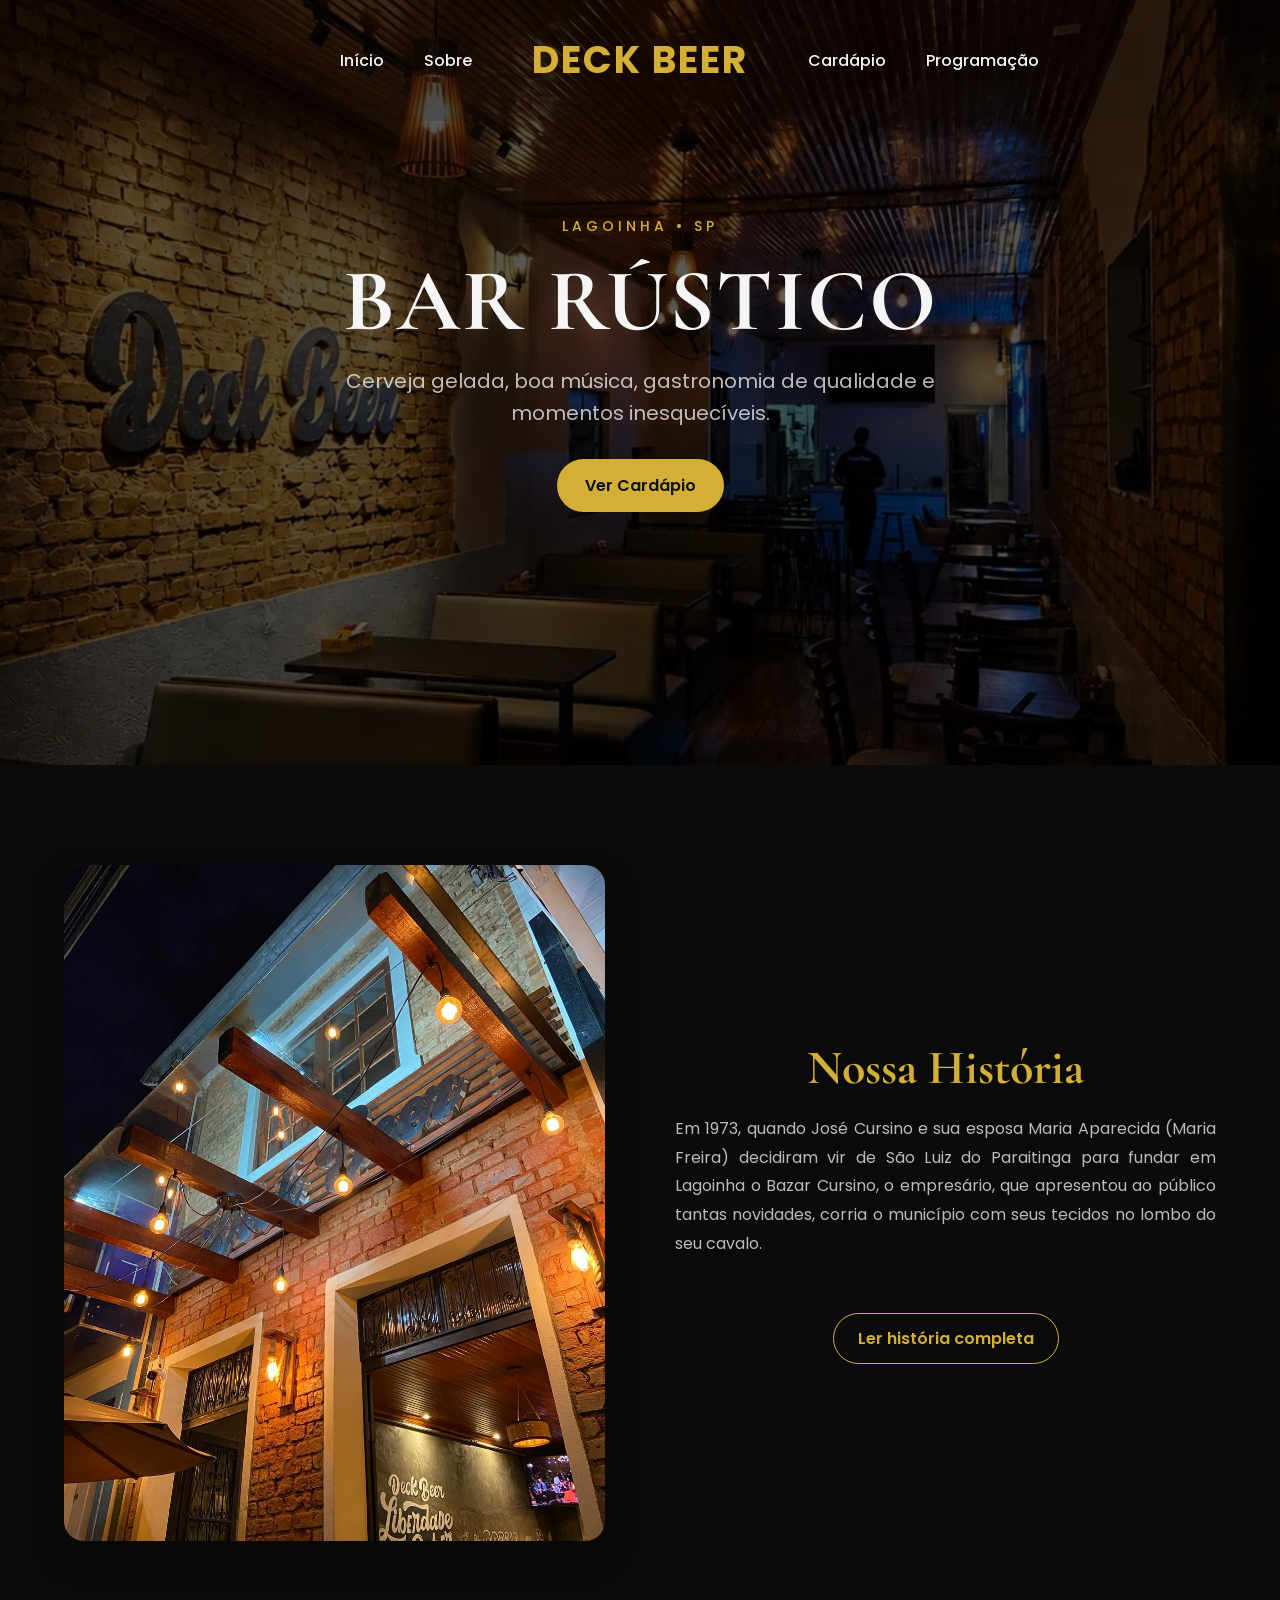
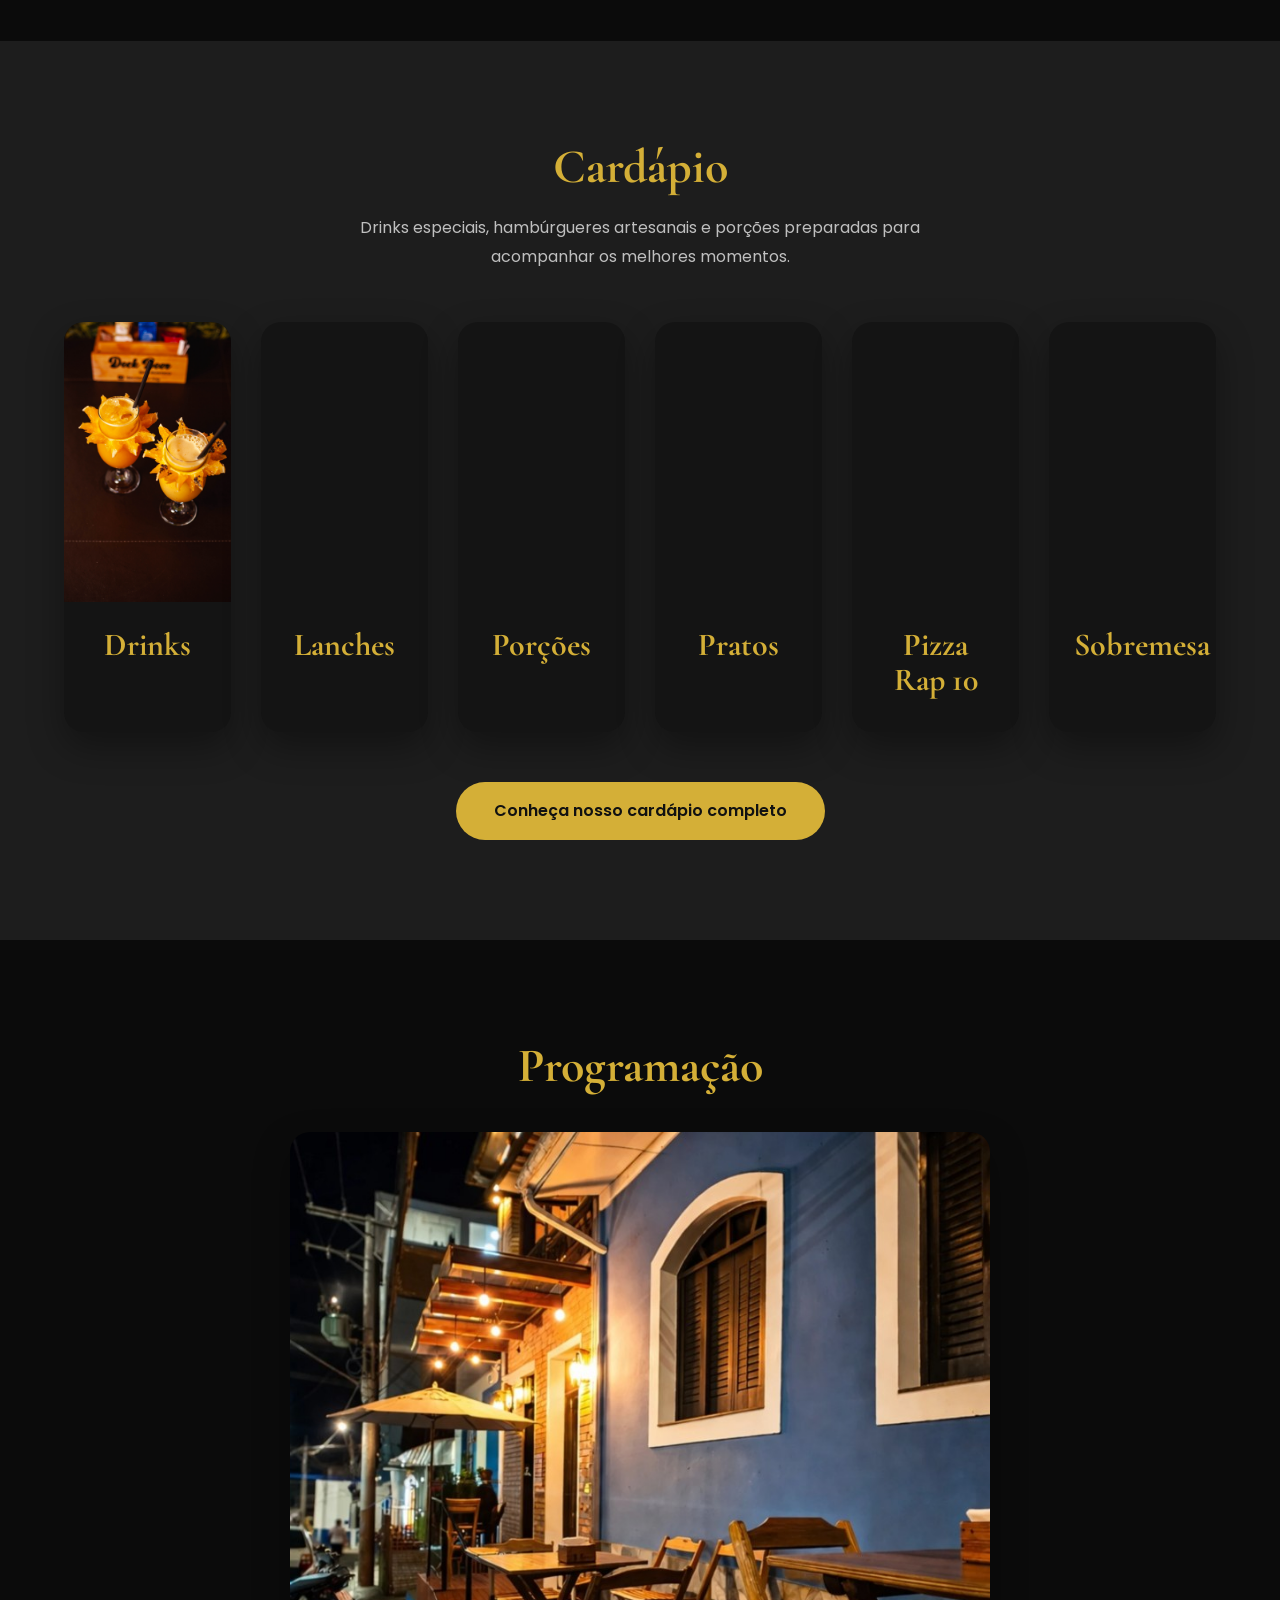
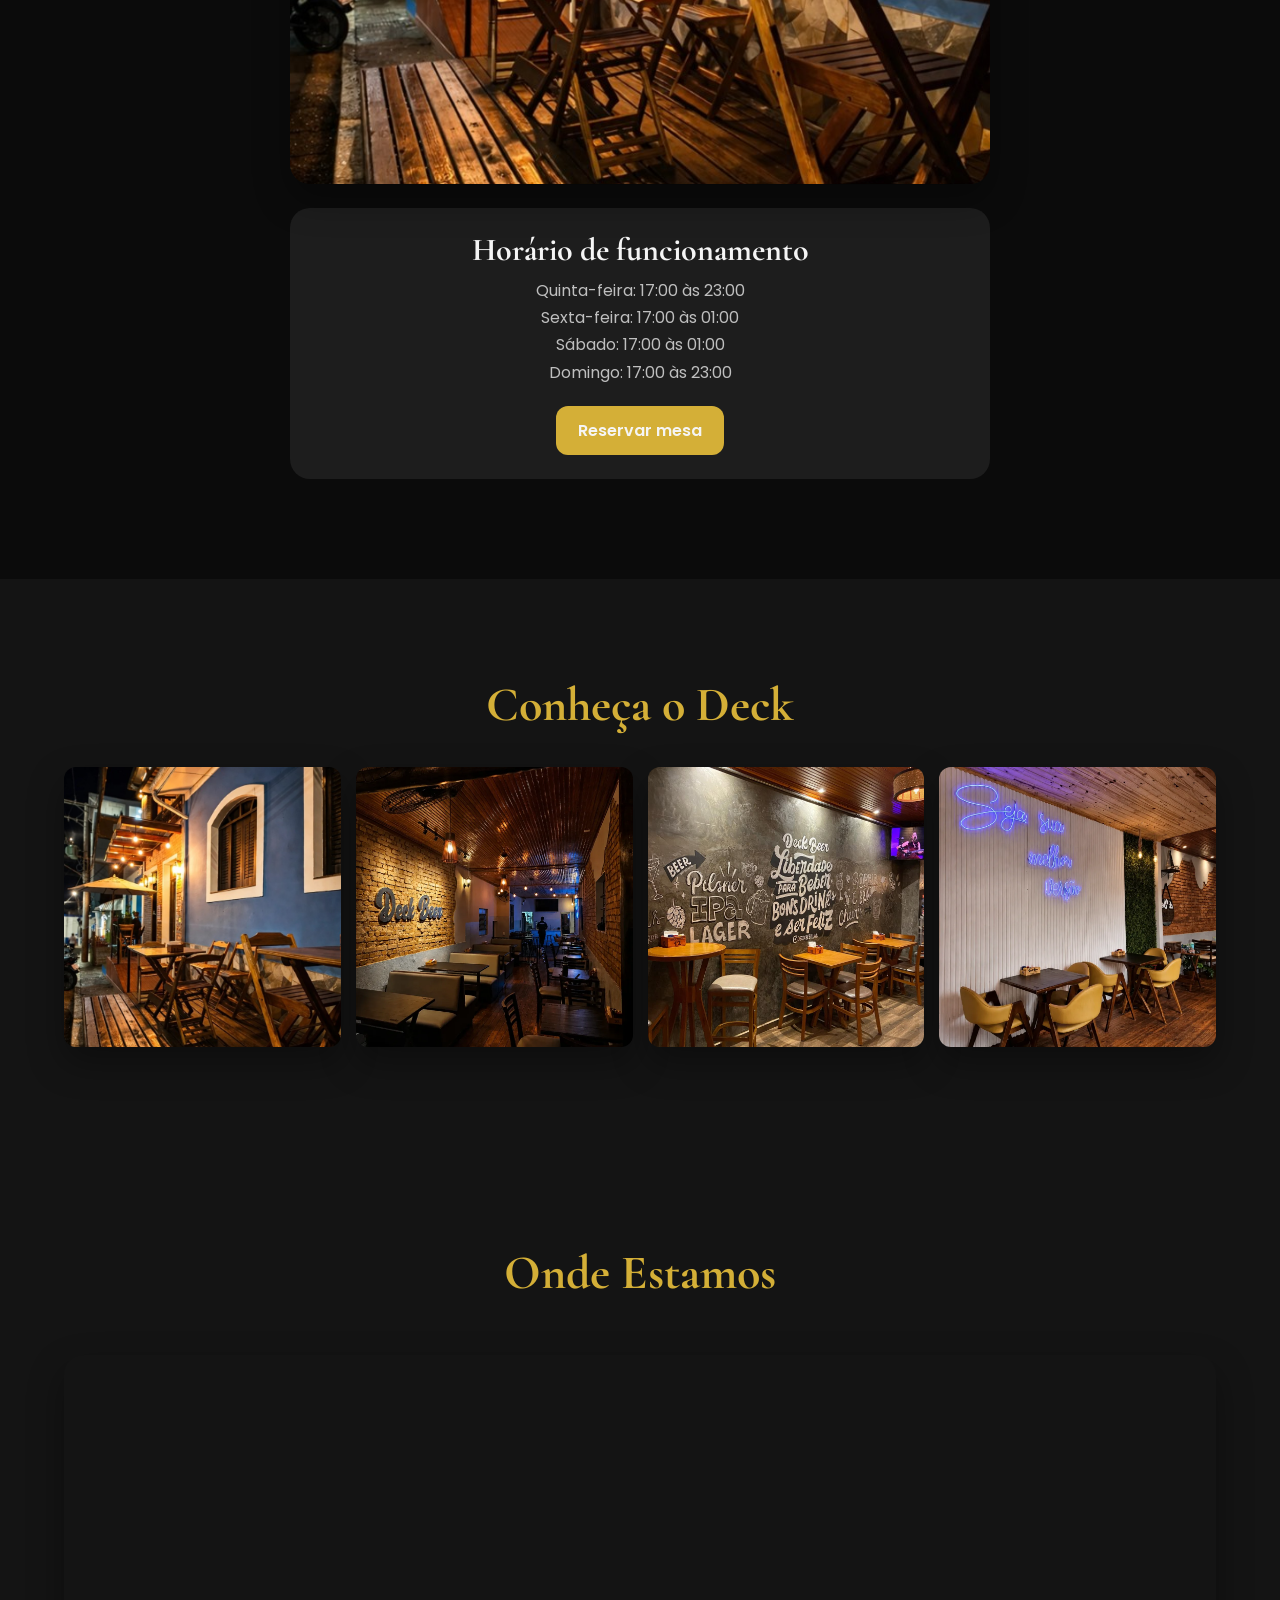
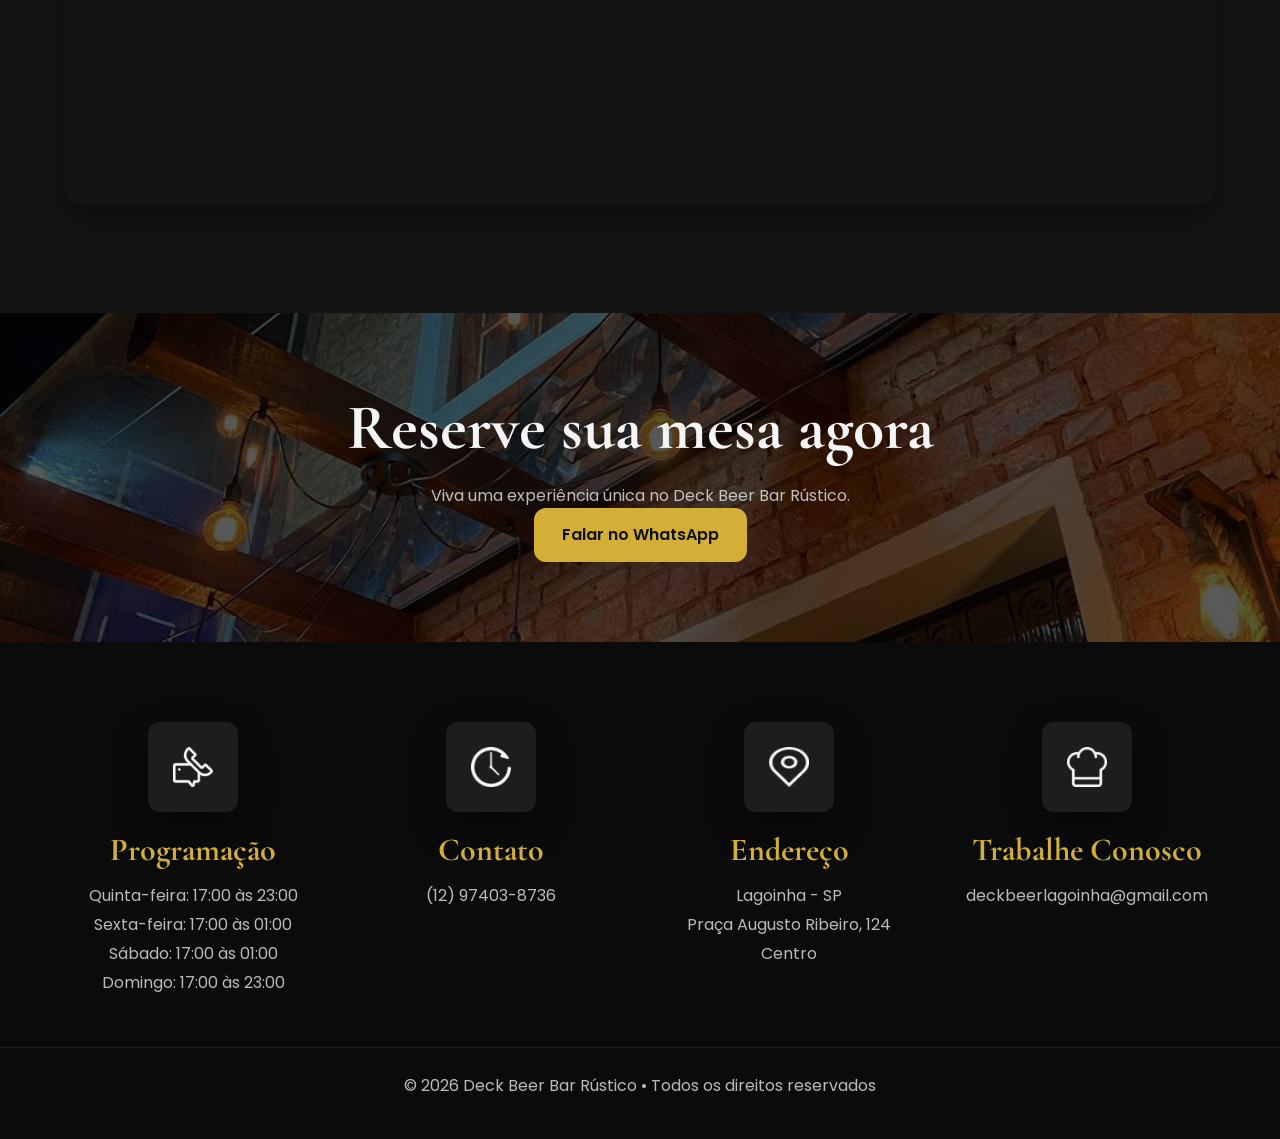
==== index.html @ 2e26f3a1 "ajuste cardapio" ====
<!doctype html>
<html lang="pt-BR">
  <head>
    <meta charset="UTF-8" />
    <meta name="viewport" content="width=device-width, initial-scale=1.0" />

    <title>Deck Beer Bar Rústico</title>

    <meta
      name="description"
      content="Deck Beer Bar Rústico em Lagoinha-SP. Drinks, porções, hambúrgueres artesanais, música ao vivo e ambiente aconchegante."
    />

    <link rel="canonical" href="https://deckbeerlagoinha.com.br/" />

    <!-- Open Graph -->
    <meta property="og:locale" content="pt_BR" />
    <meta property="og:type" content="website" />
    <meta property="og:site_name" content="Deck Beer Bar Rústico" />
    <meta property="og:title" content="Deck Beer Bar Rústico" />

    <meta
      property="og:description"
      content="Drinks, porções, hambúrgueres artesanais e música ao vivo em Lagoinha-SP."
    />

    <meta property="og:url" content="https://deckbeerlagoinha.com.br/" />

    <meta
      property="og:image"
      content="https://deckbeerlagoinha.com.br/img/sobre.jpg"
    />

    <meta
      property="og:image:alt"
      content="Ambiente do Deck Beer Bar Rústico em Lagoinha-SP"
    />

    <meta property="og:image:width" content="1200" />
    <meta property="og:image:height" content="630" />

    <!-- Favicon -->
    <link rel="icon" type="image/png" href="./favicon.png" />

    <!-- Fontes -->
    <link rel="preconnect" href="https://fonts.googleapis.com" />
    <link rel="preconnect" href="https://fonts.gstatic.com" crossorigin />

    <link
      href="https://fonts.googleapis.com/css2?family=Cormorant+Garamond:wght@500;700&family=Poppins:wght@300;400;500;600&display=swap"
      rel="stylesheet"
    />

    <!-- Estilos -->
    <link rel="stylesheet" href="./CSS/style.css" />
  </head>

  <header>
    <nav id="navbar" aria-label="Navegação principal">
      <div class="container nav-content">
        <div class="nav-left">
          <a href="#inicio">Início</a>
          <a href="#sobre">Sobre</a>
        </div>

        <a href="#" class="logo" aria-label="Voltar ao início da página">
          DECK BEER
        </a>

        <div class="nav-right">
          <a href="cardapio.html">Cardápio</a>
          <a href="#programacao">Programação</a>
        </div>

        <button
          class="menu-hamburguer"
          id="menuHamburguer"
          type="button"
          aria-label="Abrir menu"
          aria-expanded="false"
          aria-controls="menuMobile"
        >
          <span></span>
          <span></span>
          <span></span>
        </button>
      </div>

      <div class="menu-mobile" id="menuMobile" aria-hidden="true">
        <a href="#inicio">Início</a>
        <a href="#sobre">Sobre</a>
        <a href="#cardapio">Cardápio</a>
        <a href="#programacao">Programação</a>
      </div>
    </nav>
  </header>
  <body>
    <main>
      <section class="hero" id="inicio">
        <div class="hero-content">
          <span class="hero-tag">LAGOINHA • SP </span>
          <h1>Bar Rústico</h1>

          <p>
            Cerveja gelada, boa música, gastronomia de qualidade e momentos
            inesquecíveis.
          </p>

          <a href="cardapio.html" class="btn"> Ver Cardápio </a>
        </div>
      </section>

      <section class="sobre" id="sobre">
        <div class="container sobre-content">
          <img
            src="./img/sobre.jpg"
            alt="Fachada do Deck Beer"
            loading="lazy"
            decoding="async"
          />

          <div>
            <h2 class="section-title">Nossa História</h2>

            <p>
              Em 1973, quando José Cursino e sua esposa Maria Aparecida (Maria
              Freira) decidiram vir de São Luiz do Paraitinga para fundar em
              Lagoinha o Bazar Cursino, o empresário, que apresentou ao público
              tantas novidades, corria o município com seus tecidos no lombo do
              seu cavalo.
            </p>

            <div
              class="historia-completa"
              id="historiaCompleta"
              aria-hidden="true"
            >
              <p>
                Também não sabia que seus tecidos e miudezas passariam a fazer
                parte da rotina nos lares de Lagoinha, nem que o seu espírito
                empreendedor fizesse com que o povo de Lagoinha reconhecesse em
                sua loja o centro da evolução do comércio da cidade. Foi ali que
                criou seus filhos.
              </p>

              <p>
                Um dia veio a pandemia, e o casal, que já beirava os oitenta
                anos, teve que fechar o comércio para cuidar um do outro no
                sítio que possuíam na localidade.
              </p>

              <p>
                A pandemia acabou, e eles queriam que sua filha mais nova
                continuasse tocando o bazar, pois era um negócio muito antigo.
                Mas, ao ver que seus produtos estavam desatualizados, resolveram
                fechar o comércio.
              </p>

              <p>
                Foi quando sua filha e seu genro decidiram fazer algo que não
                havia na cidade e que a cidade, sem dúvida, precisava e
                agradeceria: um “Bar Rústico”.
              </p>

              <p>
                Esse bar é o Deck Beer porque, como o nome indica, construiu-se
                um deck na calçada em frente à casa, onde os clientes têm uma
                visão geral da praça.
              </p>

              <p>Por isso veio a ideia: cerveja no deck.</p>

              <p>
                Hoje, há mais de 50 anos mantendo o espírito de inovação no
                comércio e para atender às novas demandas do mercado, a Casa
                Cursino preserva sua tradição de pioneirismo, com a família
                conduzindo um negócio que faz da oferta gastronômica o principal
                atrativo para quem busca maior qualidade em seus momentos de
                descontração e para o incansável apetite do turista que procura
                desfrutar das coisas boas que cada lugar do planeta tem para lhe
                oferecer.
              </p>
            </div>

            <button
              class="btn-historia"
              id="btnHistoria"
              type="button"
              aria-expanded="false"
              aria-controls="historiaCompleta"
            >
              Ler história completa
            </button>
          </div>
        </div>
      </section>

      <section class="cardapio" id="cardapio">
        <div class="container">
          <h2 class="section-title">Cardápio</h2>

          <p class="cardapio-subtitle">
            Drinks especiais, hambúrgueres artesanais e porções preparadas para
            acompanhar os melhores momentos.
          </p>

          <div class="cards">
            <a href="cardapio.html#drinks" class="card">
              <img
                src="./img/drink.jpg"
                alt=""
                loading="lazy"
                decoding="async"
              />

              <div class="card-content">
                <h3>Drinks</h3>
              </div>
            </a>

            <a href="cardapio.html#lanchesartesanais" class="card">
              <img
                src="./img/lanche.jpg"
                alt=""
                loading="lazy"
                decoding="async"
              />

              <div class="card-content">
                <h3>Lanches</h3>
              </div>
            </a>

            <a href="cardapio.html#porcoes" class="card">
              <img
                src="./img/porcao.jpg"
                alt=""
                loading="lazy"
                decoding="async"
              />

              <div class="card-content">
                <h3>Porções</h3>
              </div>
            </a>

            <a href="cardapio.html#pratosindividuais" class="card">
              <img
                src="./img/pratos.jpg"
                alt=""
                loading="lazy"
                decoding="async"
              />

              <div class="card-content">
                <h3>Pratos</h3>
              </div>
            </a>

            <a href="cardapio.html#pizza" class="card">
              <img
                src="./img/pizza.jpg"
                alt=""
                loading="lazy"
                decoding="async"
              />

              <div class="card-content">
                <h3>Pizza Rap 10</h3>
              </div>
            </a>

            <a href="cardapio.html#sobremesas" class="card">
              <img
                src="./img/sobremesa.png"
                alt=""
                loading="lazy"
                decoding="async"
              />

              <div class="card-content">
                <h3>Sobremesa</h3>
              </div>
            </a>
          </div>

          <div class="cardapio-cta">
            <a href="cardapio.html" class="btn-cardapio">
              Conheça nosso cardápio completo
            </a>
          </div>
        </div>
      </section>

      <section class="eventos" id="programacao">
        <div class="container">
          <h2 class="section-title">Programação</h2>

          <div
            class="slider"
            role="region"
            aria-label="Imagens dos próximos eventos"
          >
            <button
              class="slider-btn prev"
              type="button"
              aria-label="Ver evento anterior"
            >
              &#10094;
            </button>

            <div class="slides" aria-live="polite">
              <div class="slide active" aria-hidden="false">
                <img
                  src="./img/local-1.jpg"
                  alt="Divulgação do evento de Dia dos Namorados no Deck Beer"
                  loading="lazy"
                  decoding="async"
                />
              </div>
            </div>

            <button
              class="slider-btn next"
              type="button"
              aria-label="Ver próximo evento"
            >
              &#10095;
            </button>
          </div>

          <div class="evento-info">
            <!-- <div class="evento-tag">Próximo evento</div> -->

            <h3>Horário de funcionamento</h3>

            <!--  <div class="evento-data">12 de junho</div> -->

            <p>Quinta-feira: 17:00 às 23:00</p>
            <p>Sexta-feira: 17:00 às 01:00</p>
            <p>Sábado: 17:00 às 01:00</p>
            <p>Domingo: 17:00 às 23:00</p>

            <a
              class="btn-reservar"
              href="https://wa.me/5512974038736"
              target="_blank"
              rel="noopener noreferrer"
            >
              Reservar mesa
            </a>
          </div>
        </div>
      </section>

      <section class="galeria">
        <div class="container">
          <h2 class="section-title">Conheça o Deck</h2>

          <div class="gallery-grid">
            <img
              src="./img/local-1.jpg"
              alt="Área externa do Deck Beer"
              loading="lazy"
              decoding="async"
            />

            <img
              src="./img/local-2.jpg"
              alt="Área interna do Deck Beer"
              loading="lazy"
              decoding="async"
            />

            <img
              src="./img/local-3.jpg"
              alt="Outro ângulo da área interna do Deck Beer"
              loading="lazy"
              decoding="async"
            />

            <img
              src="./img/local-4.jpg"
              alt="Entrada do Deck Beer"
              loading="lazy"
              decoding="async"
            />
          </div>
        </div>
      </section>

      <section class="localizacao">
        <div class="container">
          <h2 class="section-title">Onde Estamos</h2>

          <iframe
            src="https://www.google.com/maps/embed?pb=!1m18!1m12!1m3!1d545.5790928930354!2d-45.19037795192847!3d-23.089625903711312!2m3!1f0!2f0!3f0!3m2!1i1024!2i768!4f13.1!3m3!1m2!1s0x94cd25d99258d981%3A0xc126ef6b6737c485!2sDeck%20Beer%20Bar%20R%C3%BAstico%20Lagoinha%20SP!5e0!3m2!1spt-BR!2sbr!4v1780427307039!5m2!1spt-BR!2sbr"
            title="Localização do Deck Beer Bar Rústico no Google Maps"
            width="600"
            height="450"
            allowfullscreen
            loading="lazy"
            referrerpolicy="no-referrer-when-downgrade"
          ></iframe>
        </div>
      </section>

      <section class="cta">
        <div class="container">
          <h2>Reserve sua mesa agora</h2>

          <p>Viva uma experiência única no Deck Beer Bar Rústico.</p>

          <a
            href="https://wa.me/5512974038736?text=Olá!%20Quero%20reservar%20uma%20mesa%20para%20o%20evento."
            class="btn"
            target="_blank"
            rel="noopener noreferrer"
          >
            Falar no WhatsApp
          </a>
        </div>
      </section>
    </main>

    <footer id="programacao">
      <div class="container footer-grid">
        <div class="footer-item">
          <div class="footer-icon">
            <img
              src="./img/horario.png"
              alt=""
              loading="lazy"
              decoding="async"
            />
          </div>

          <h3>Programação</h3>

          <p>Quinta-feira: 17:00 às 23:00</p>
          <p>Sexta-feira: 17:00 às 01:00</p>
          <p>Sábado: 17:00 às 01:00</p>
          <p>Domingo: 17:00 às 23:00</p>
        </div>

        <div class="footer-item">
          <div class="footer-icon">
            <img
              src="./img/contato.png"
              alt=""
              loading="lazy"
              decoding="async"
            />
          </div>

          <h3>Contato</h3>

          <p>
            <a href="tel:+5512974038736">(12) 97403-8736</a>
          </p>
        </div>

        <div class="footer-item">
          <div class="footer-icon">
            <img src="./img/local.png" alt="" loading="lazy" decoding="async" />
          </div>

          <h3>Endereço</h3>

          <p>Lagoinha - SP</p>
          <p>Praça Augusto Ribeiro, 124</p>
          <p>Centro</p>
        </div>

        <div class="footer-item">
          <div class="footer-icon">
            <img
              src="./img/trabalhe.png"
              alt=""
              loading="lazy"
              decoding="async"
            />
          </div>

          <h3>Trabalhe Conosco</h3>

          <p>
            <a href="mailto:deckbeerlagoinha@gmail.com"
              >deckbeerlagoinha@gmail.com</a
            >
          </p>
        </div>
      </div>

      <div class="footer-bottom">
        <p>© 2026 Deck Beer Bar Rústico • Todos os direitos reservados</p>
      </div>
    </footer>
    <script src="./js/geral.js"></script>
  </body>
</html>
---- CSS/style.css ----
@import url("./header.css");
@import url("./global.css");
@import url("./hero.css");
@import url("./sobre.css");
@import url("./cardapio.css");
@import url("./evento.css");
@import url("./galeria.css");
@import url("./localizacao.css");
@import url("./cta.css");
@import url("./footer.css");
@import url("./cardapiopagina.css");
@import url("./responsive.css");
@import url("./carrinho.css");
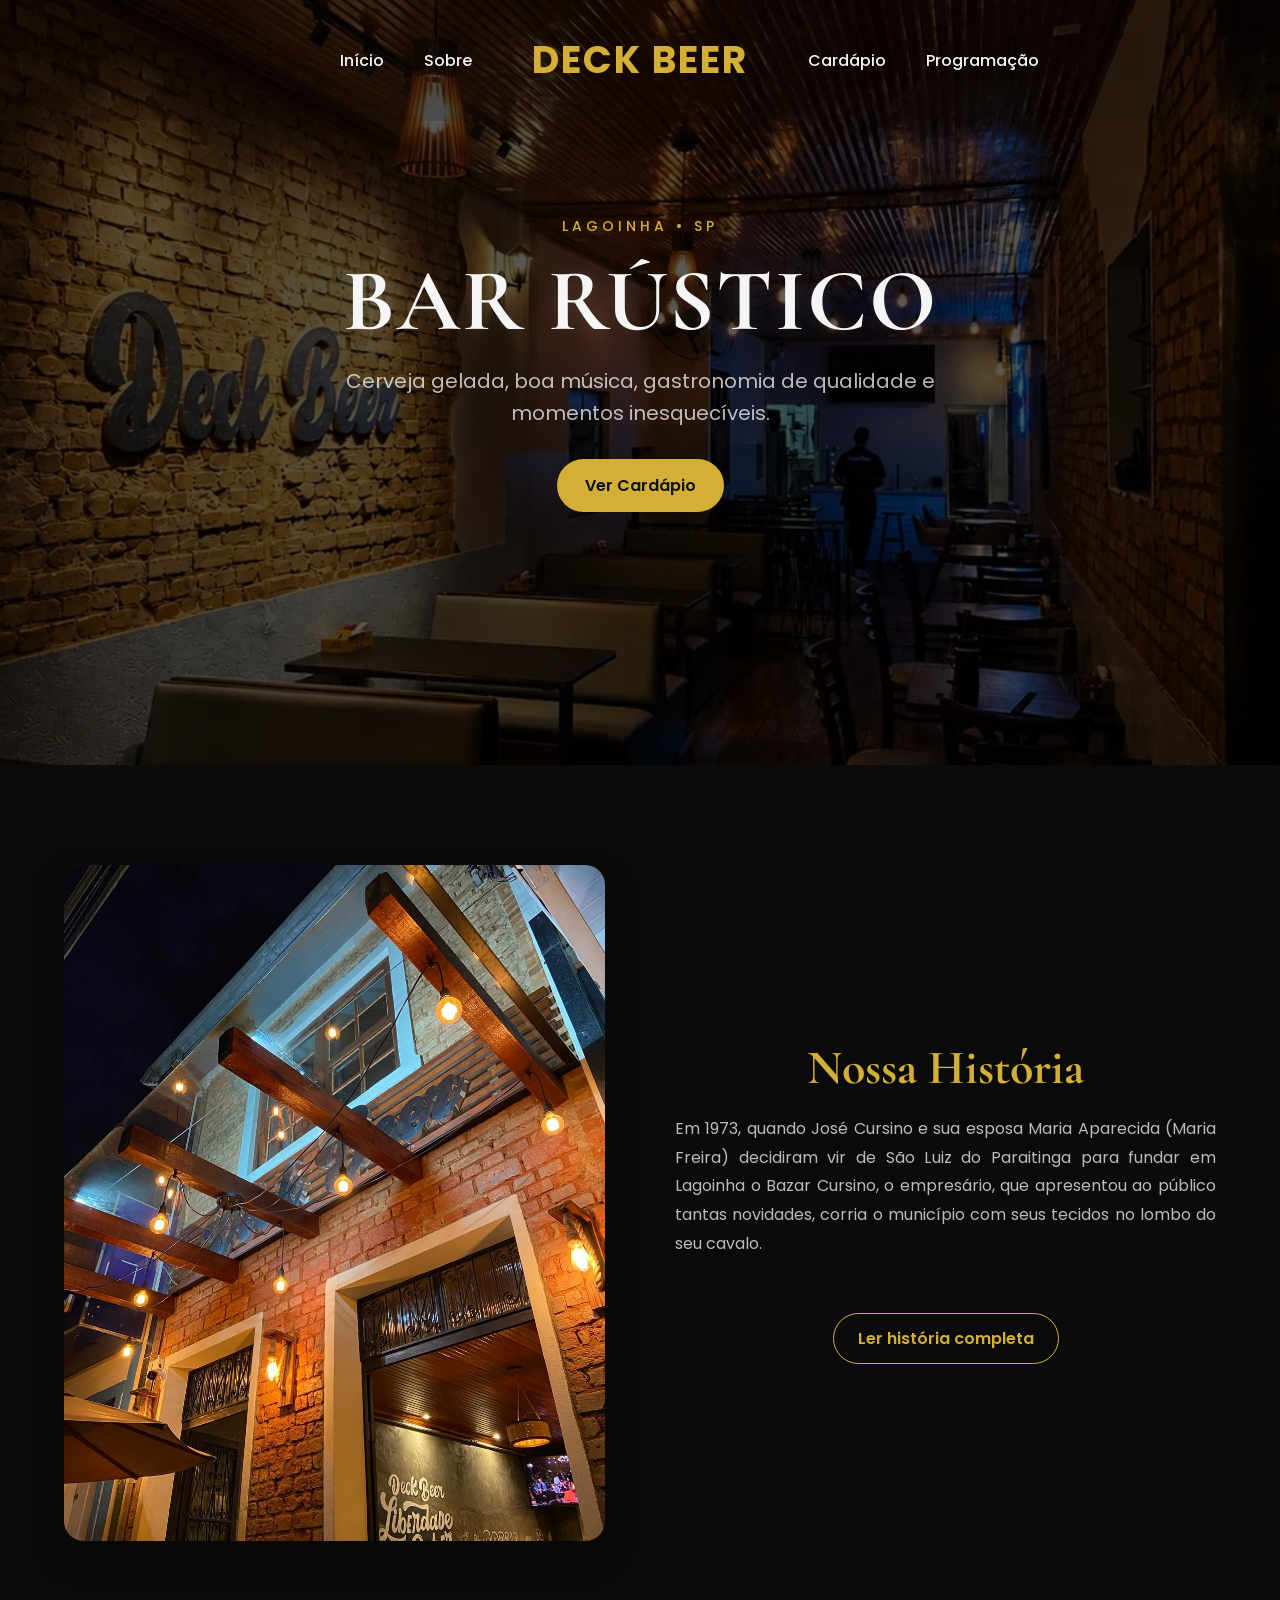
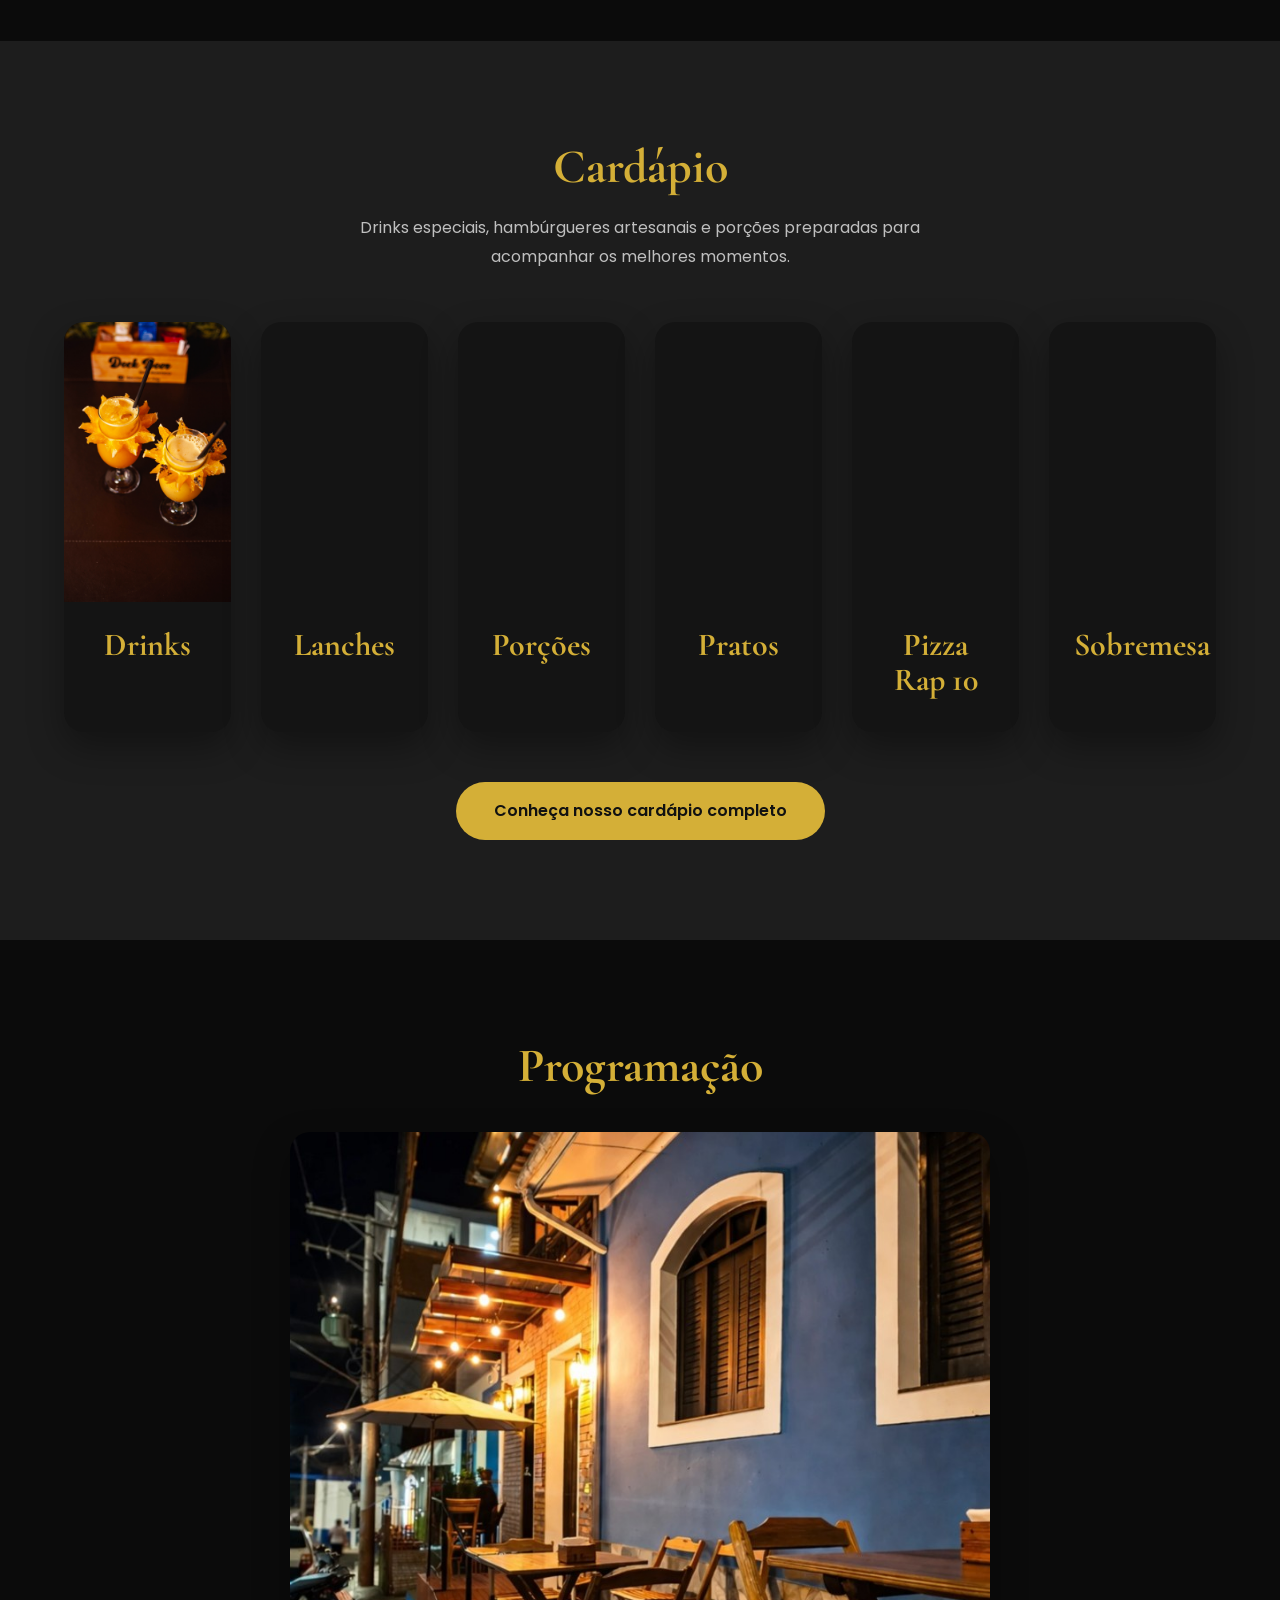
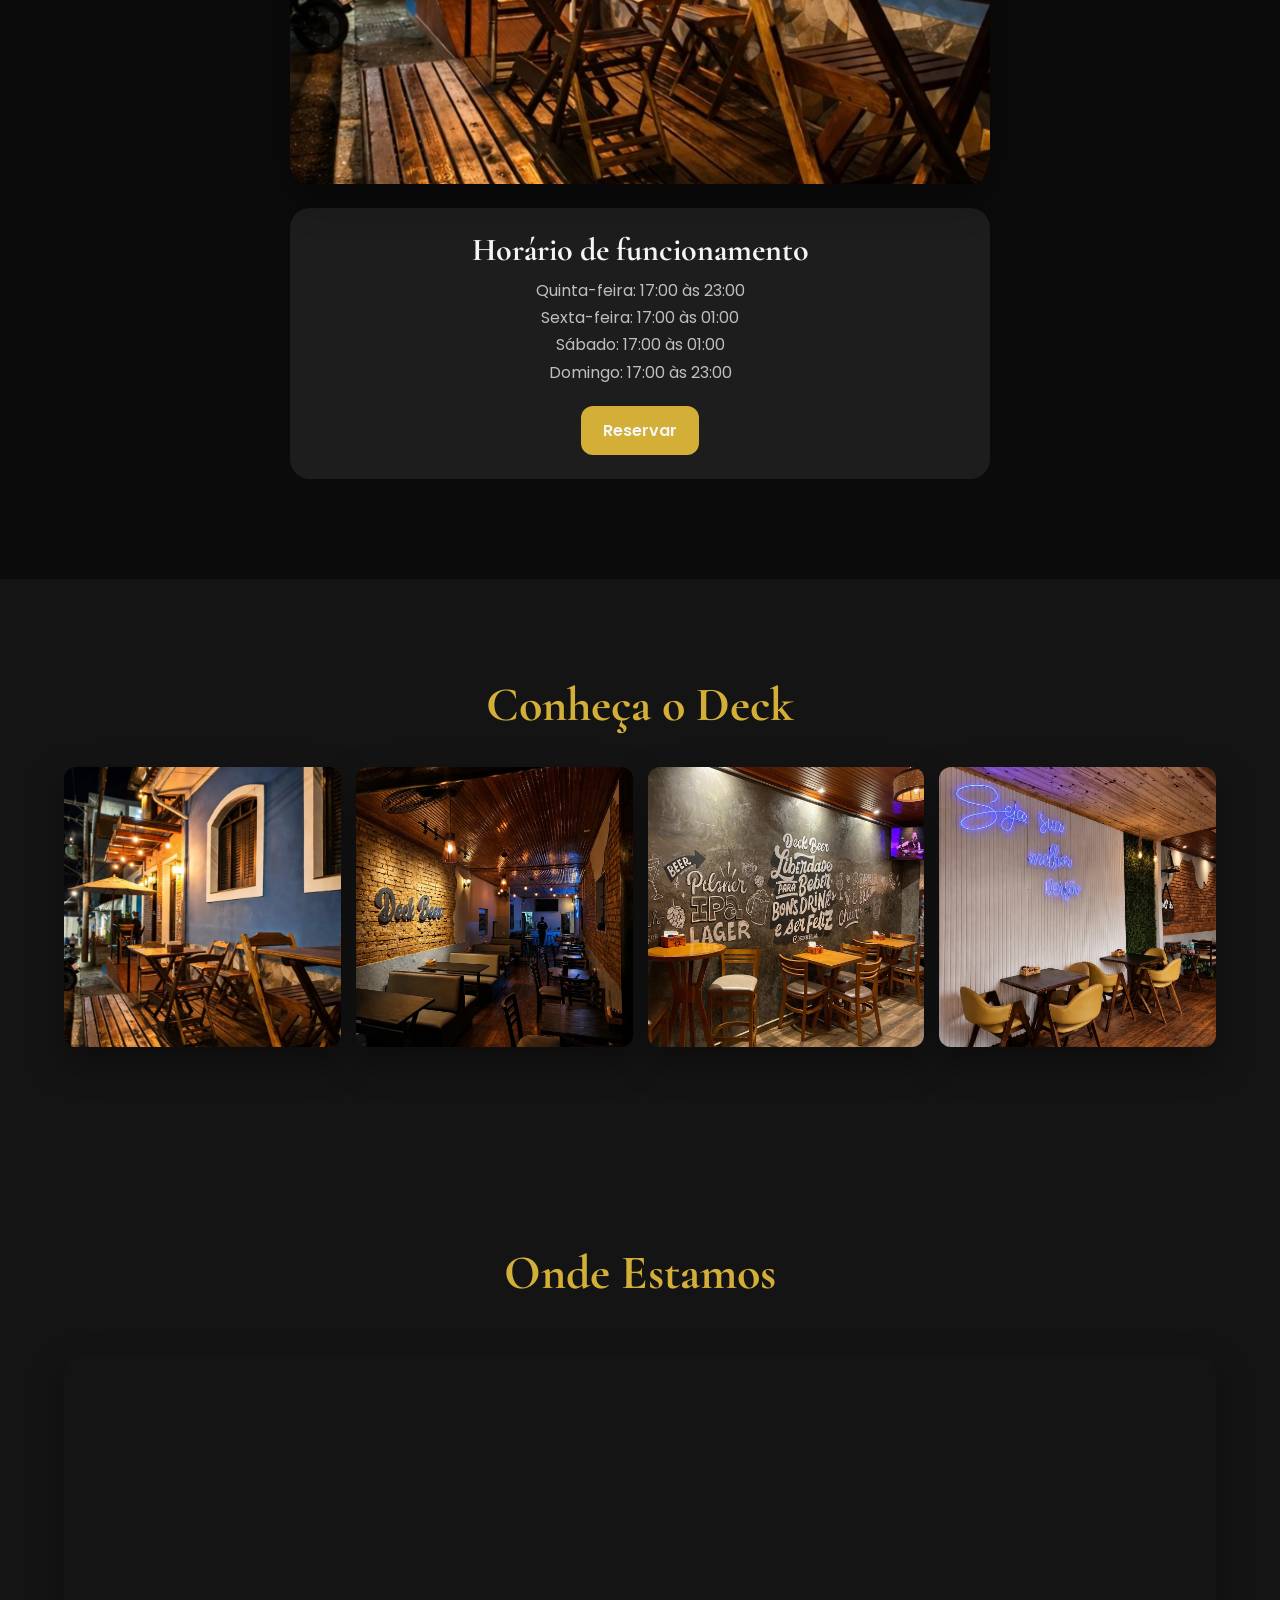
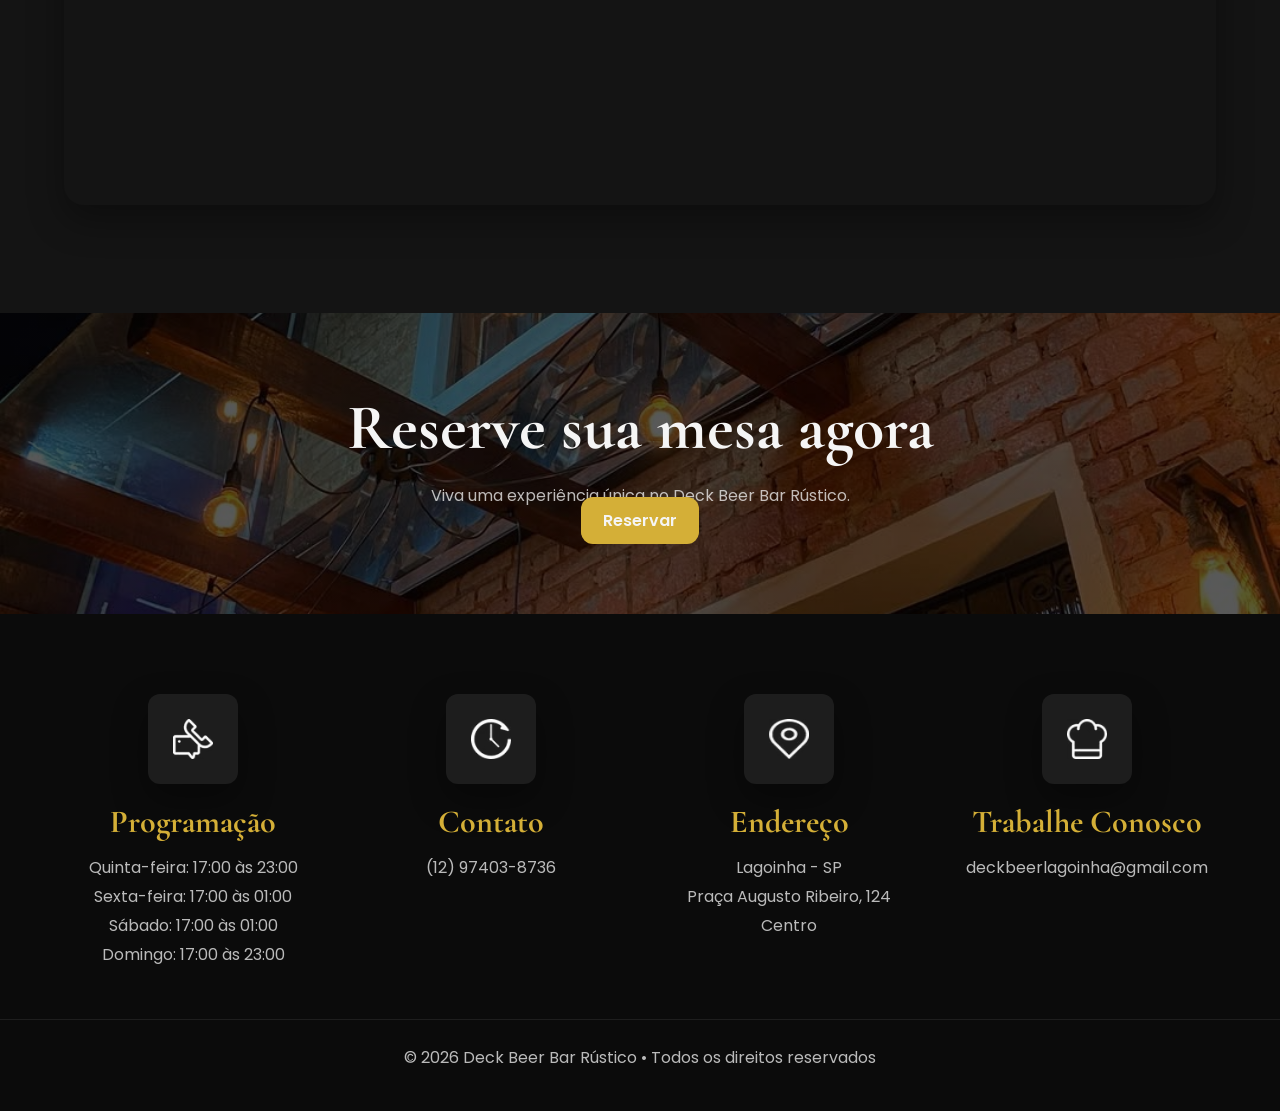
==== commit 47c89c1b: "ajustes" ====
--- a/index.html
+++ b/index.html
@@ -218,7 +218,7 @@
               </div>
             </a>
 
-            <a href="cardapio.html#lanchesartesanais" class="card">
+            <a href="cardapio.html#lanches" class="card">
               <img
                 src="./img/lanche.jpg"
                 alt=""
@@ -343,11 +343,11 @@
 
             <a
               class="btn-reservar"
-              href="https://wa.me/5512974038736"
+              href="https://wa.me/5512974038736?text=Ol%C3%A1%21%20Gostaria%20de%20fazer%20uma%20reserva.%0A%0ANome%3A%20%0AData%3A%20%0AHor%C3%A1rio%3A%20%0AQuantidade%20de%20pessoas%3A%20"
               target="_blank"
               rel="noopener noreferrer"
             >
-              Reservar mesa
+              Reservar
             </a>
           </div>
         </div>
@@ -412,12 +412,12 @@
           <p>Viva uma experiência única no Deck Beer Bar Rústico.</p>
 
           <a
-            href="https://wa.me/5512974038736?text=Olá!%20Quero%20reservar%20uma%20mesa%20para%20o%20evento."
-            class="btn"
+            class="btn-reservar"
+            href="https://wa.me/5512974038736?text=Ol%C3%A1%21%20Gostaria%20de%20fazer%20uma%20reserva.%0A%0ANome%3A%20%0AData%3A%20%0AHor%C3%A1rio%3A%20%0AQuantidade%20de%20pessoas%3A%20"
             target="_blank"
             rel="noopener noreferrer"
           >
-            Falar no WhatsApp
+            Reservar
           </a>
         </div>
       </section>
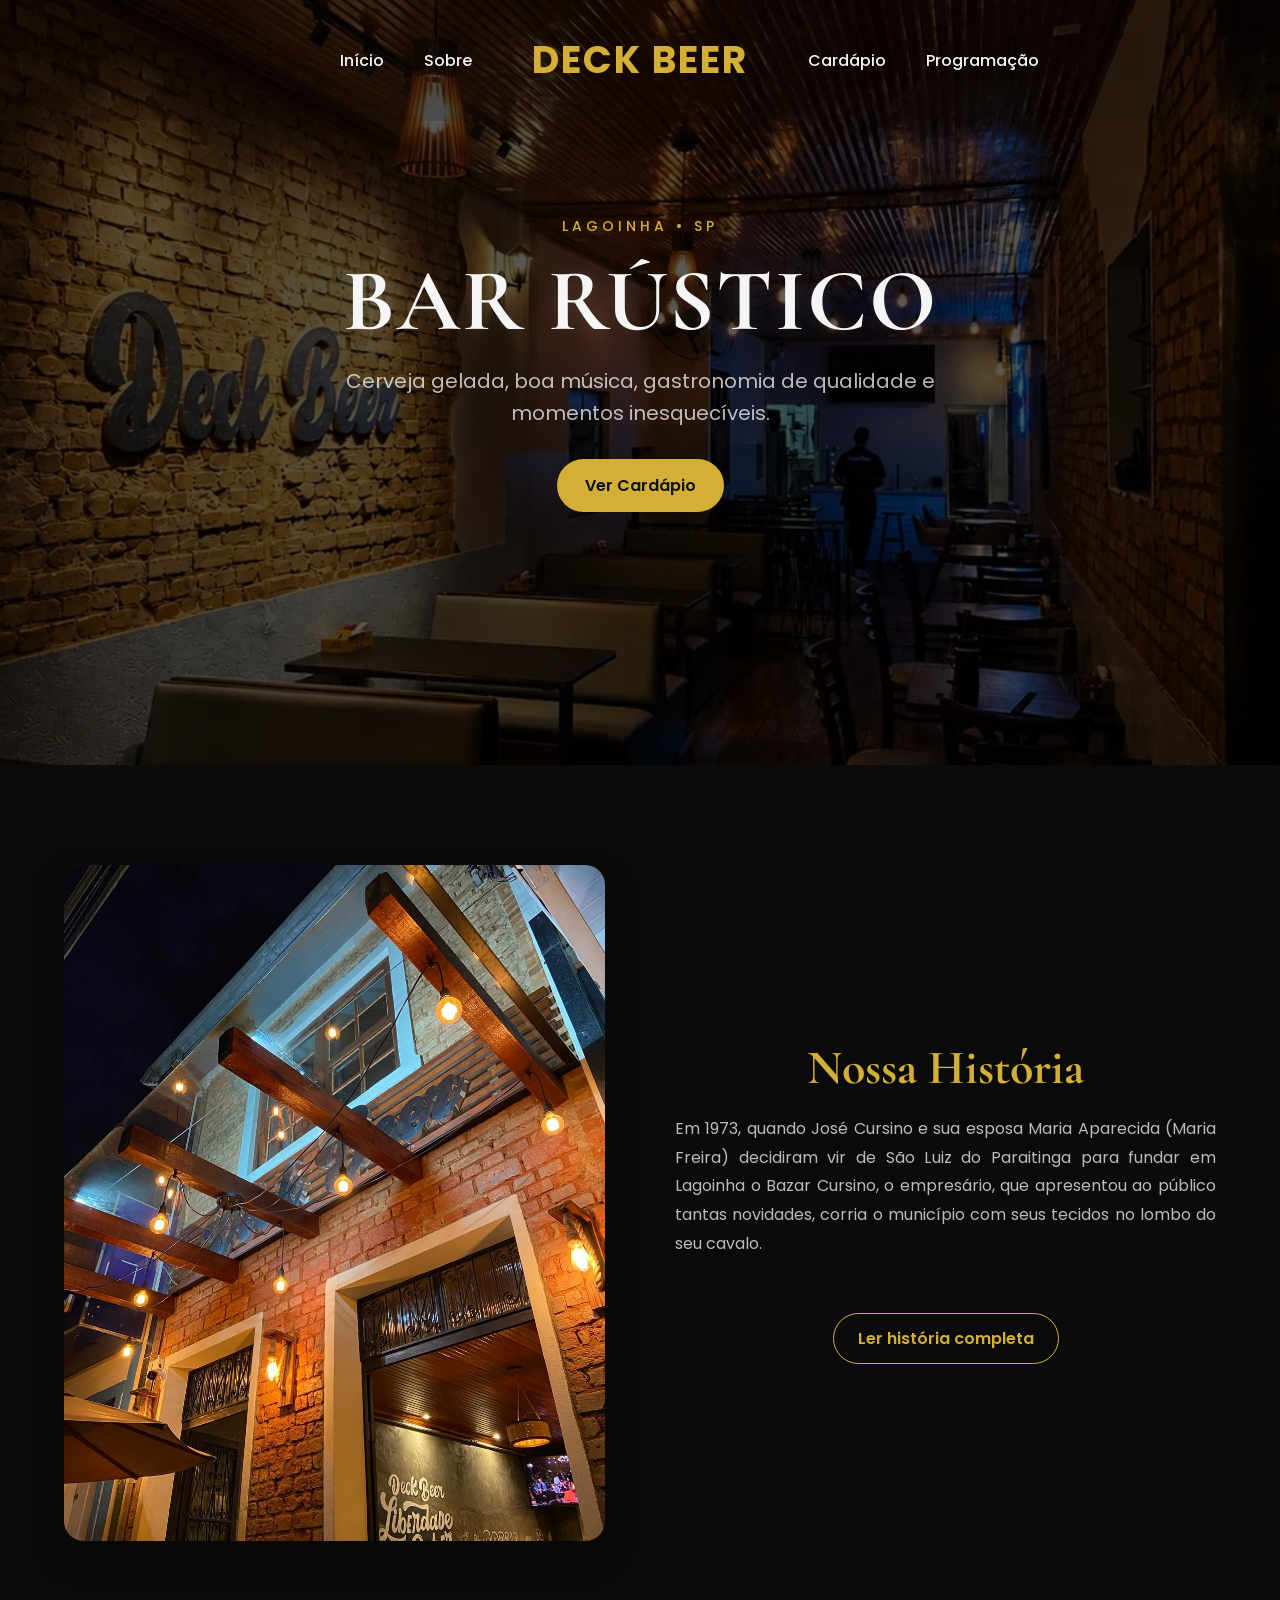
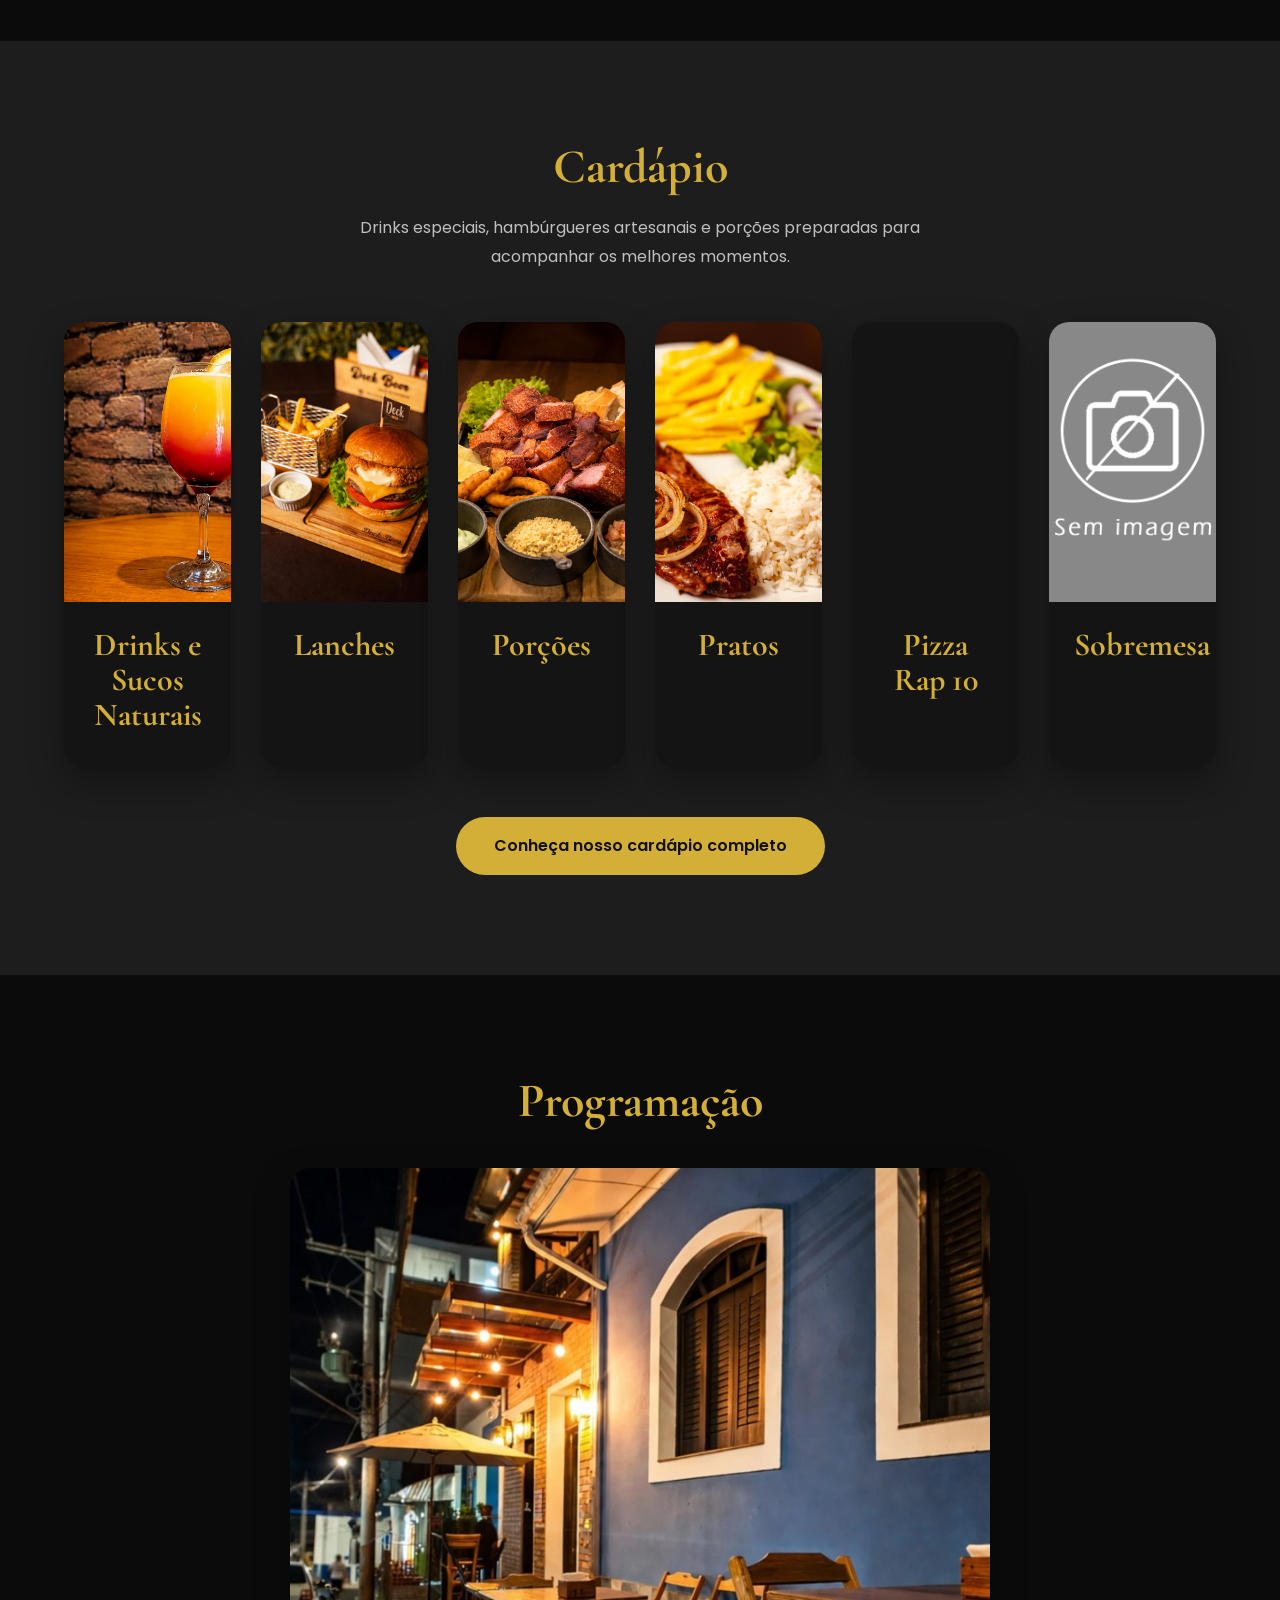
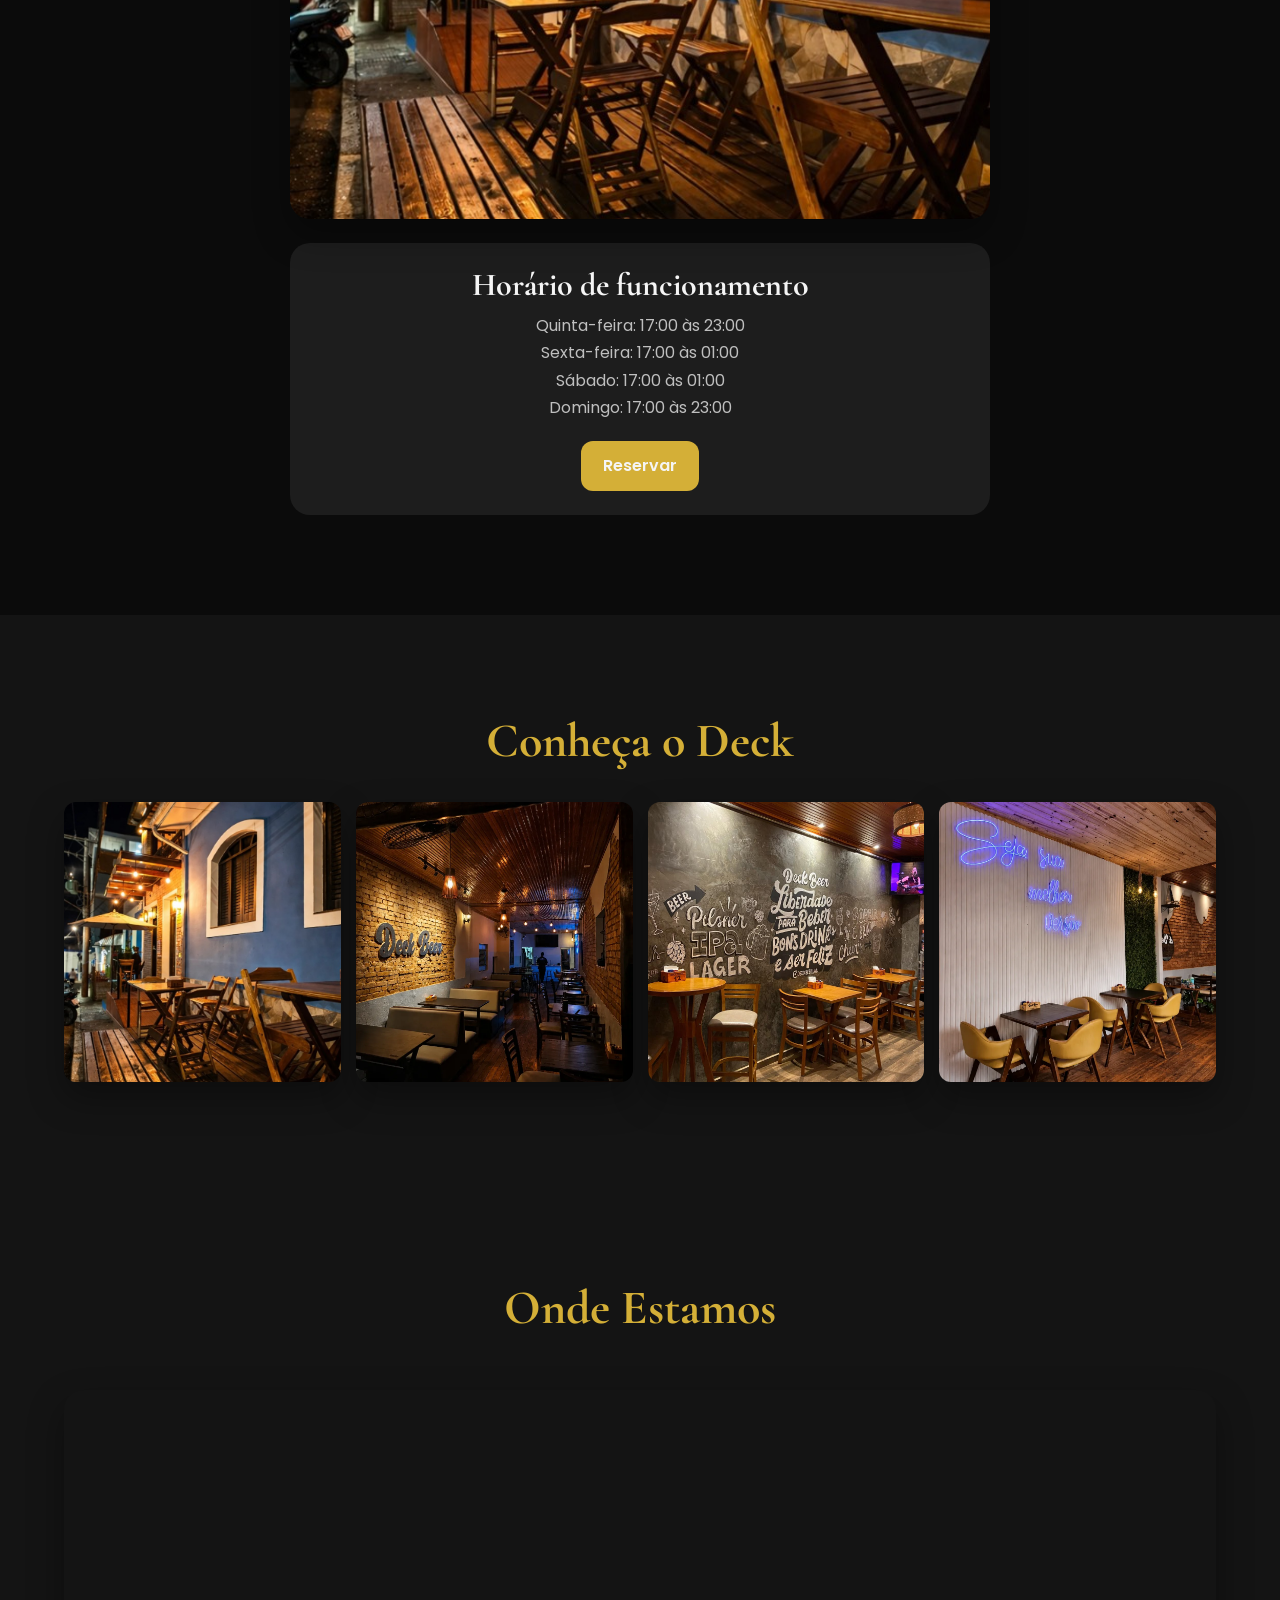
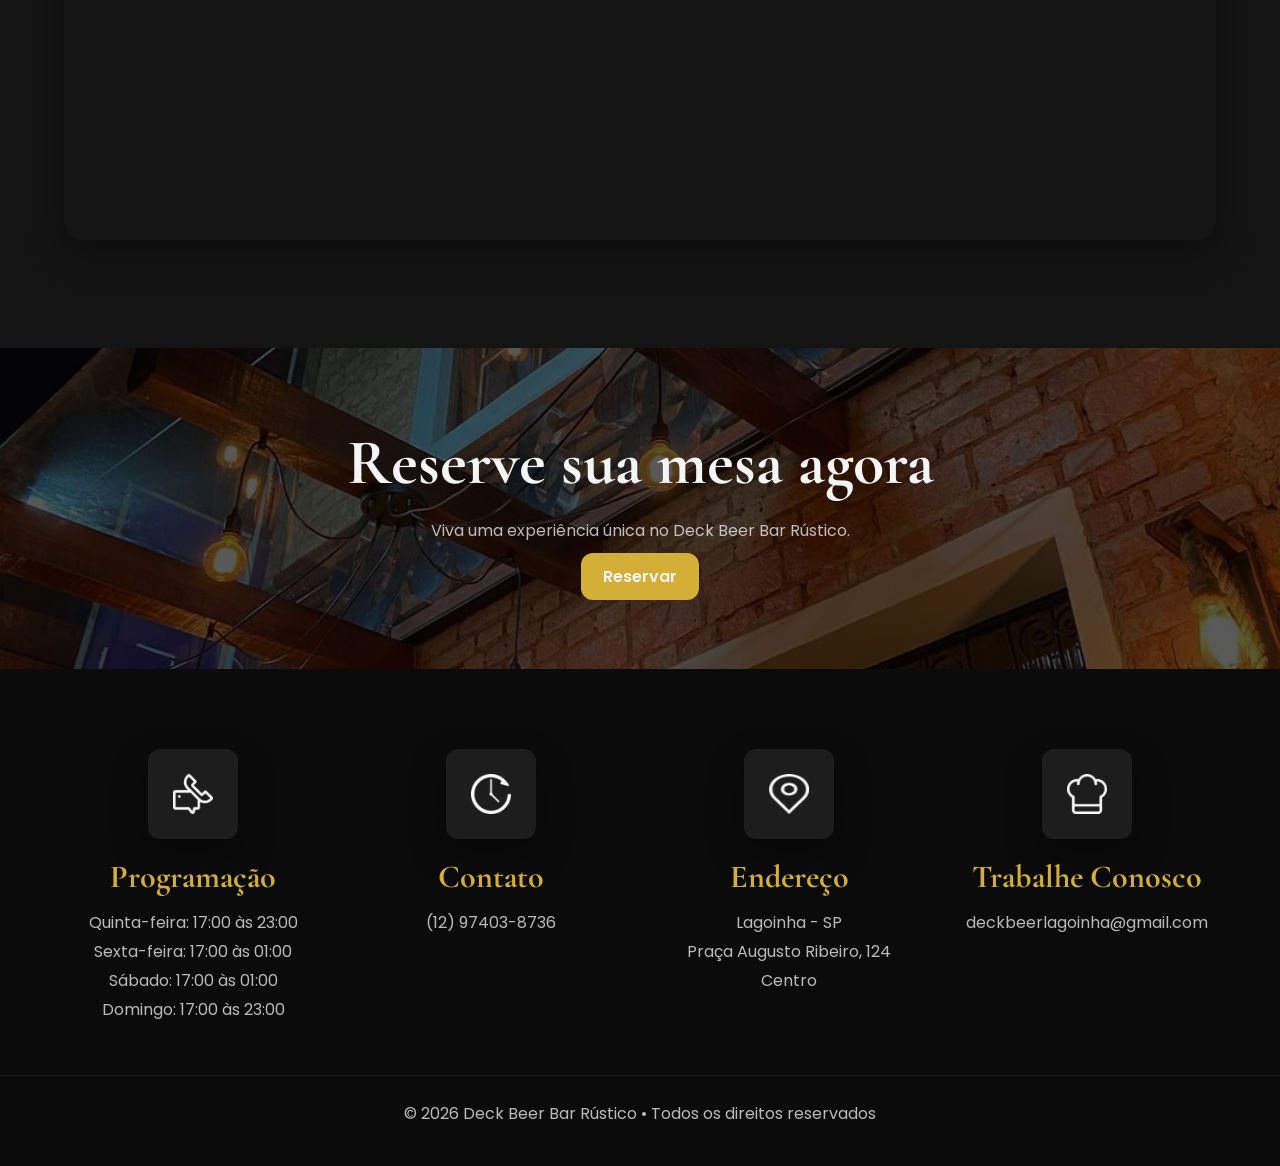
==== commit 4c21e1cd: "ajustes" ====
--- a/index.html
+++ b/index.html
@@ -207,20 +207,20 @@
           <div class="cards">
             <a href="cardapio.html#drinks" class="card">
               <img
-                src="./img/drink.jpg"
+                src="./img/drink.jpeg"
                 alt=""
                 loading="lazy"
                 decoding="async"
               />
 
               <div class="card-content">
-                <h3>Drinks</h3>
+                <h3>Drinks e Sucos Naturais</h3>
               </div>
             </a>
 
             <a href="cardapio.html#lanches" class="card">
               <img
-                src="./img/lanche.jpg"
+                src="./img/lanche.png"
                 alt=""
                 loading="lazy"
                 decoding="async"
@@ -233,7 +233,7 @@
 
             <a href="cardapio.html#porcoes" class="card">
               <img
-                src="./img/porcao.jpg"
+                src="./img/porcao.jfif"
                 alt=""
                 loading="lazy"
                 decoding="async"
@@ -272,7 +272,7 @@
 
             <a href="cardapio.html#sobremesas" class="card">
               <img
-                src="./img/sobremesa.png"
+                src="./img/sem-imagem.png"
                 alt=""
                 loading="lazy"
                 decoding="async"
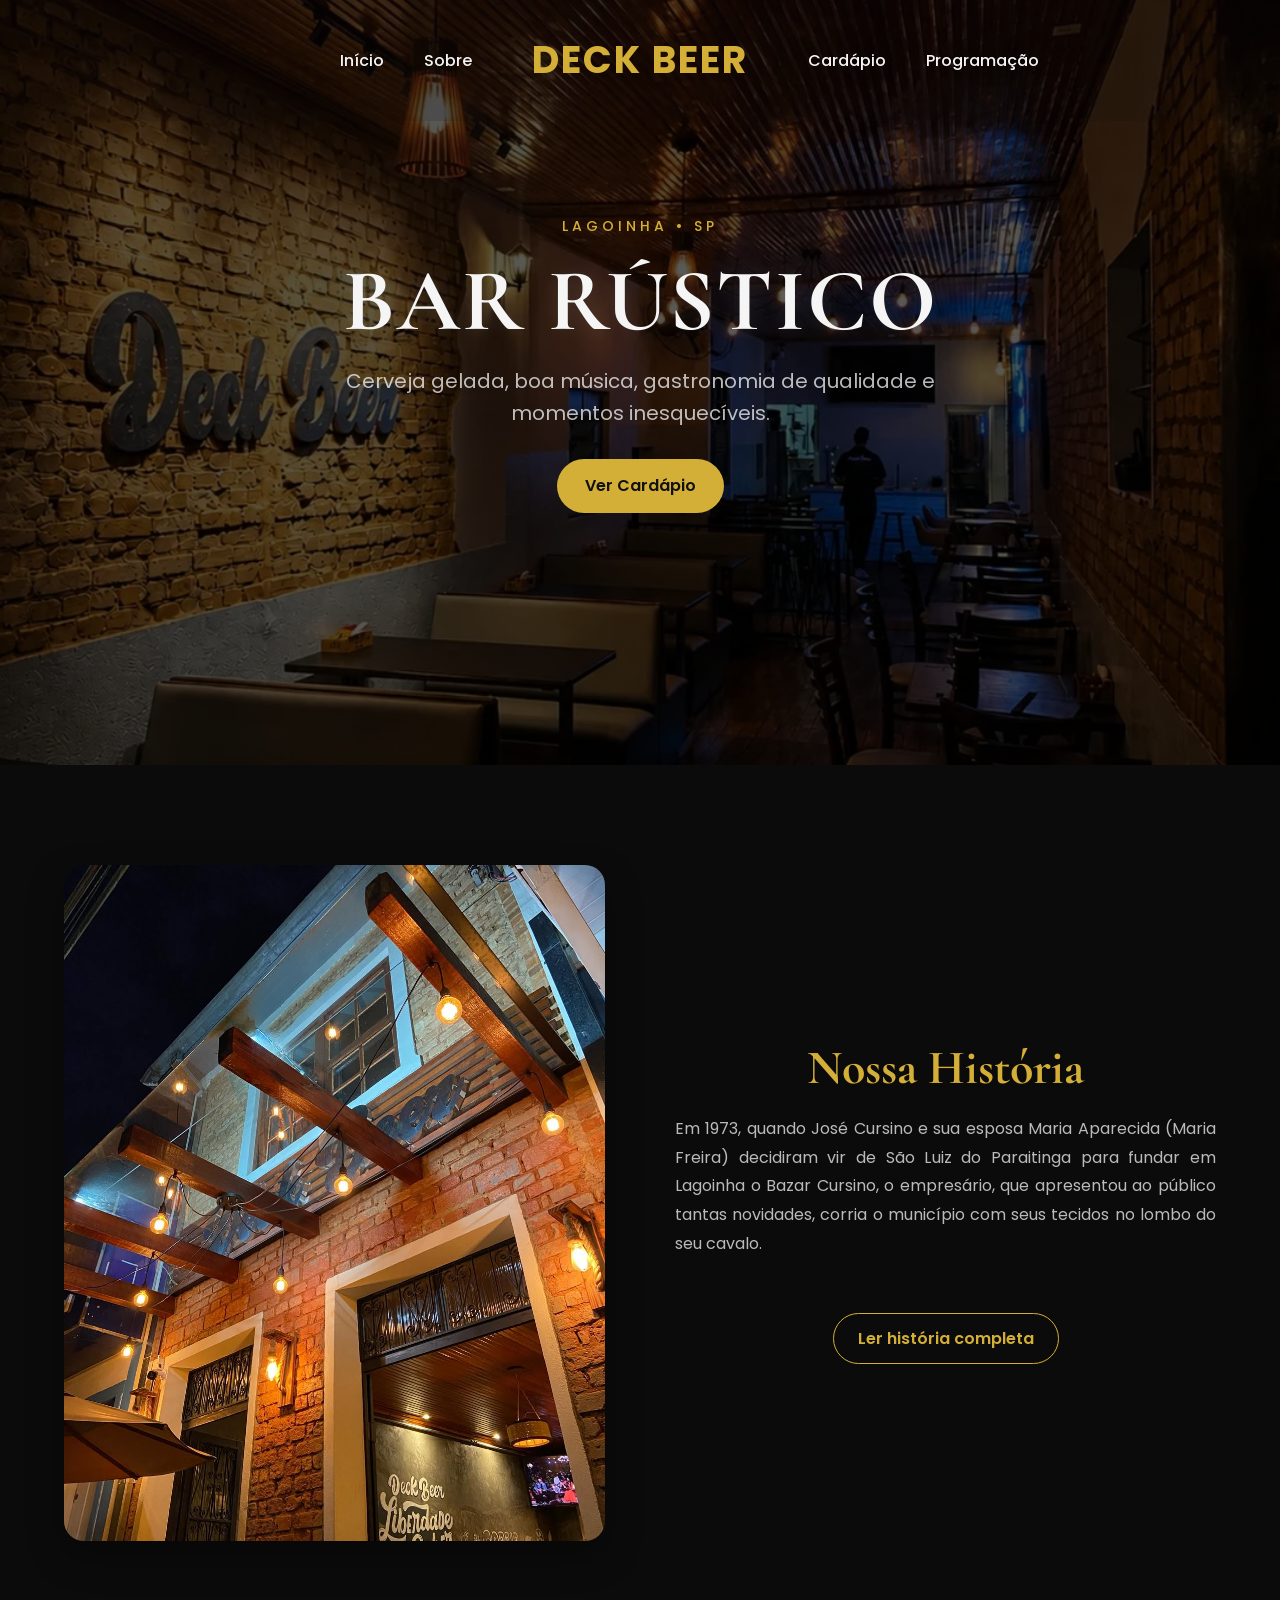
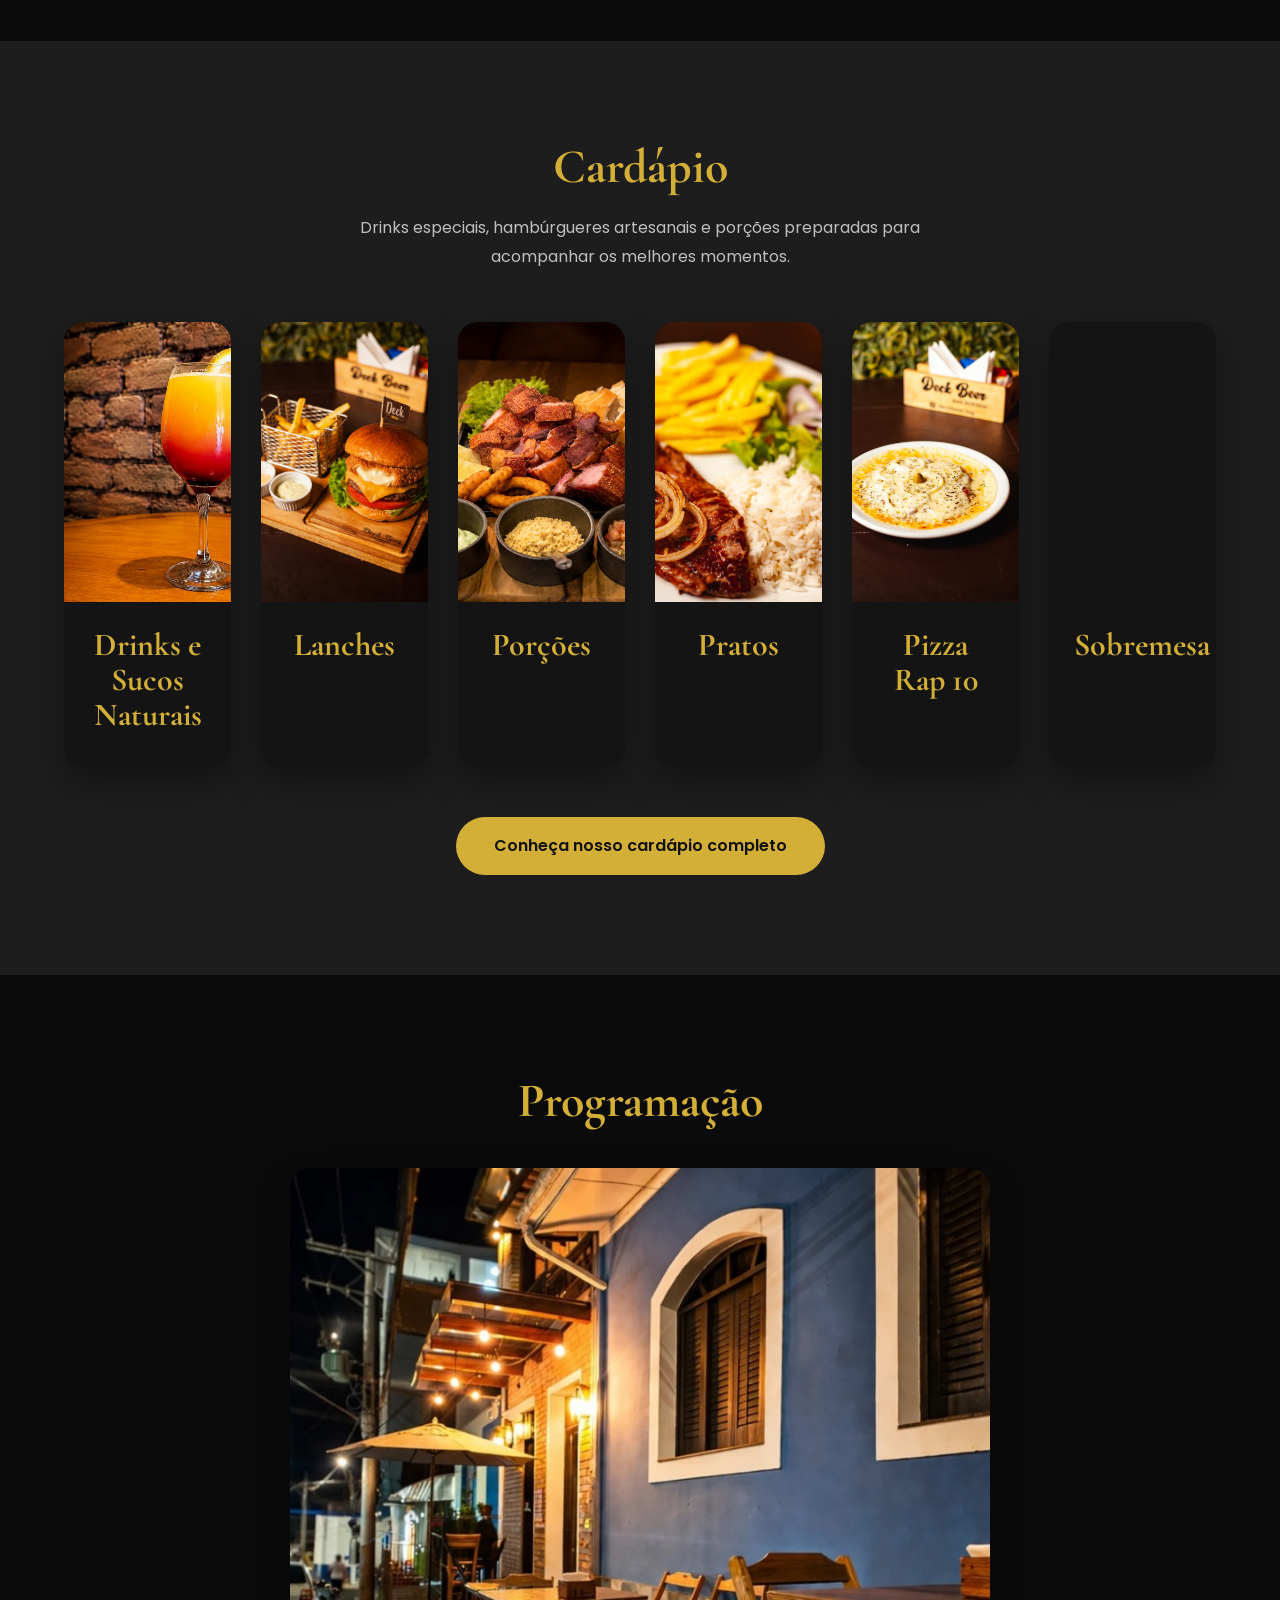
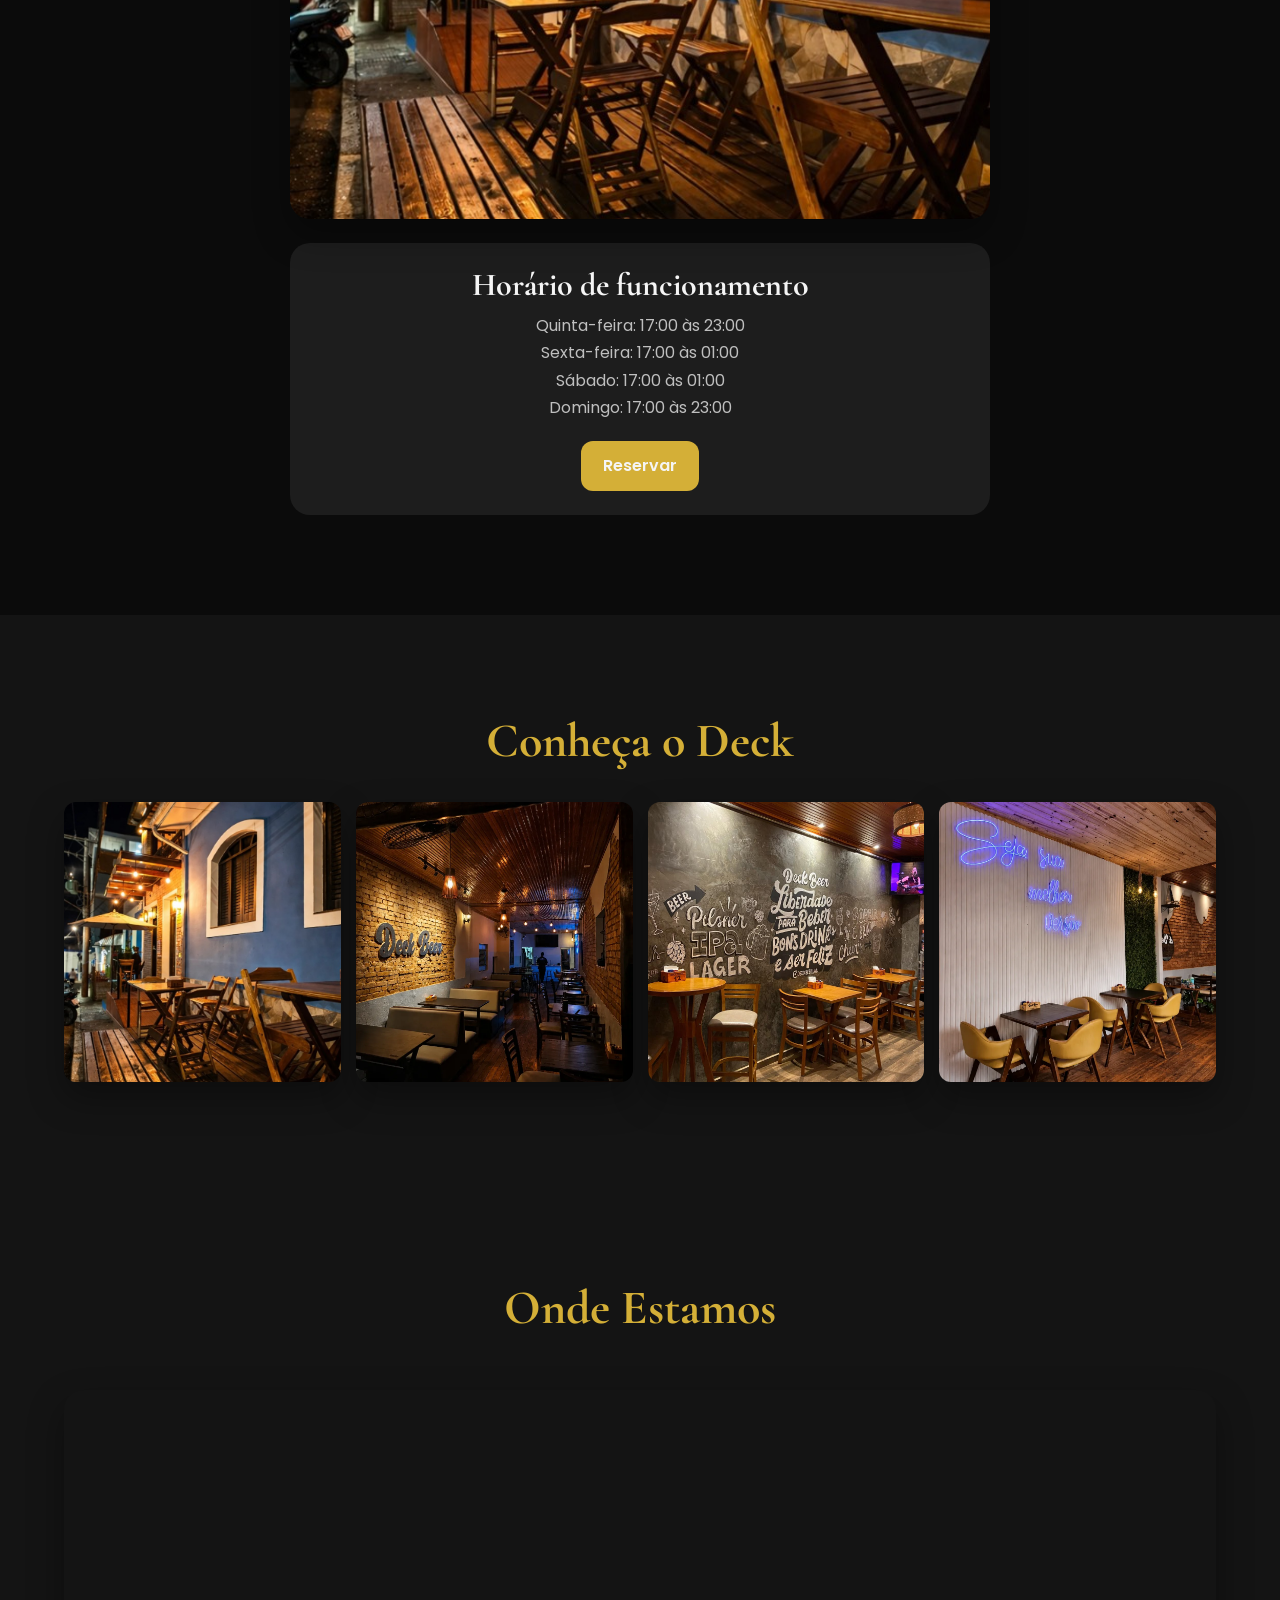
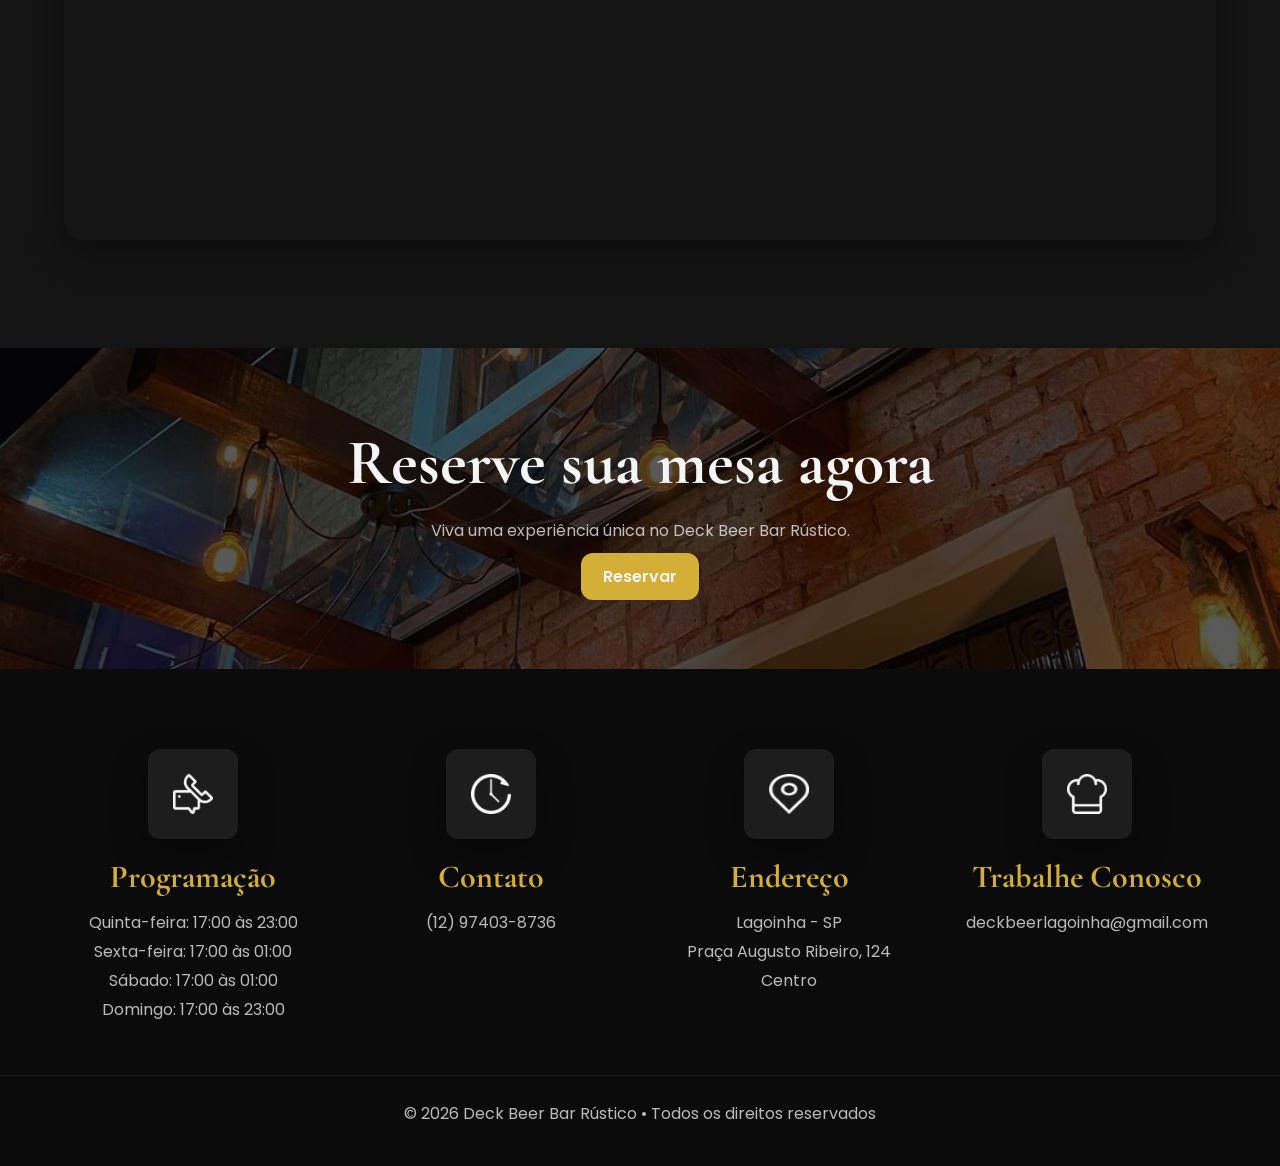
==== commit 899efd0c: "ajuste imagem chopp e sobremesa" ====
--- a/index.html
+++ b/index.html
@@ -272,7 +272,7 @@
 
             <a href="cardapio.html#sobremesas" class="card">
               <img
-                src="./img/sem-imagem.png"
+                src="./img/cardapio/sobremesa.jpeg"
                 alt=""
                 loading="lazy"
                 decoding="async"
@@ -343,7 +343,7 @@
 
             <a
               class="btn-reservar"
-              href="https://wa.me/5512974038736?text=Ol%C3%A1%21%20Gostaria%20de%20fazer%20uma%20reserva.%0A%0ANome%3A%20%0AData%3A%20%0AHor%C3%A1rio%3A%20%0AQuantidade%20de%20pessoas%3A%20"
+              href="https://wa.me/5512991325490?text=Ol%C3%A1%21%20Gostaria%20de%20fazer%20uma%20reserva.%0A%0ANome%3A%20%0AData%3A%20%0AHor%C3%A1rio%3A%20%0AQuantidade%20de%20pessoas%3A%20"
               target="_blank"
               rel="noopener noreferrer"
             >
@@ -413,7 +413,7 @@
 
           <a
             class="btn-reservar"
-            href="https://wa.me/5512974038736?text=Ol%C3%A1%21%20Gostaria%20de%20fazer%20uma%20reserva.%0A%0ANome%3A%20%0AData%3A%20%0AHor%C3%A1rio%3A%20%0AQuantidade%20de%20pessoas%3A%20"
+            href="https://wa.me/5512991325490?text=Ol%C3%A1%21%20Gostaria%20de%20fazer%20uma%20reserva.%0A%0ANome%3A%20%0AData%3A%20%0AHor%C3%A1rio%3A%20%0AQuantidade%20de%20pessoas%3A%20"
             target="_blank"
             rel="noopener noreferrer"
           >
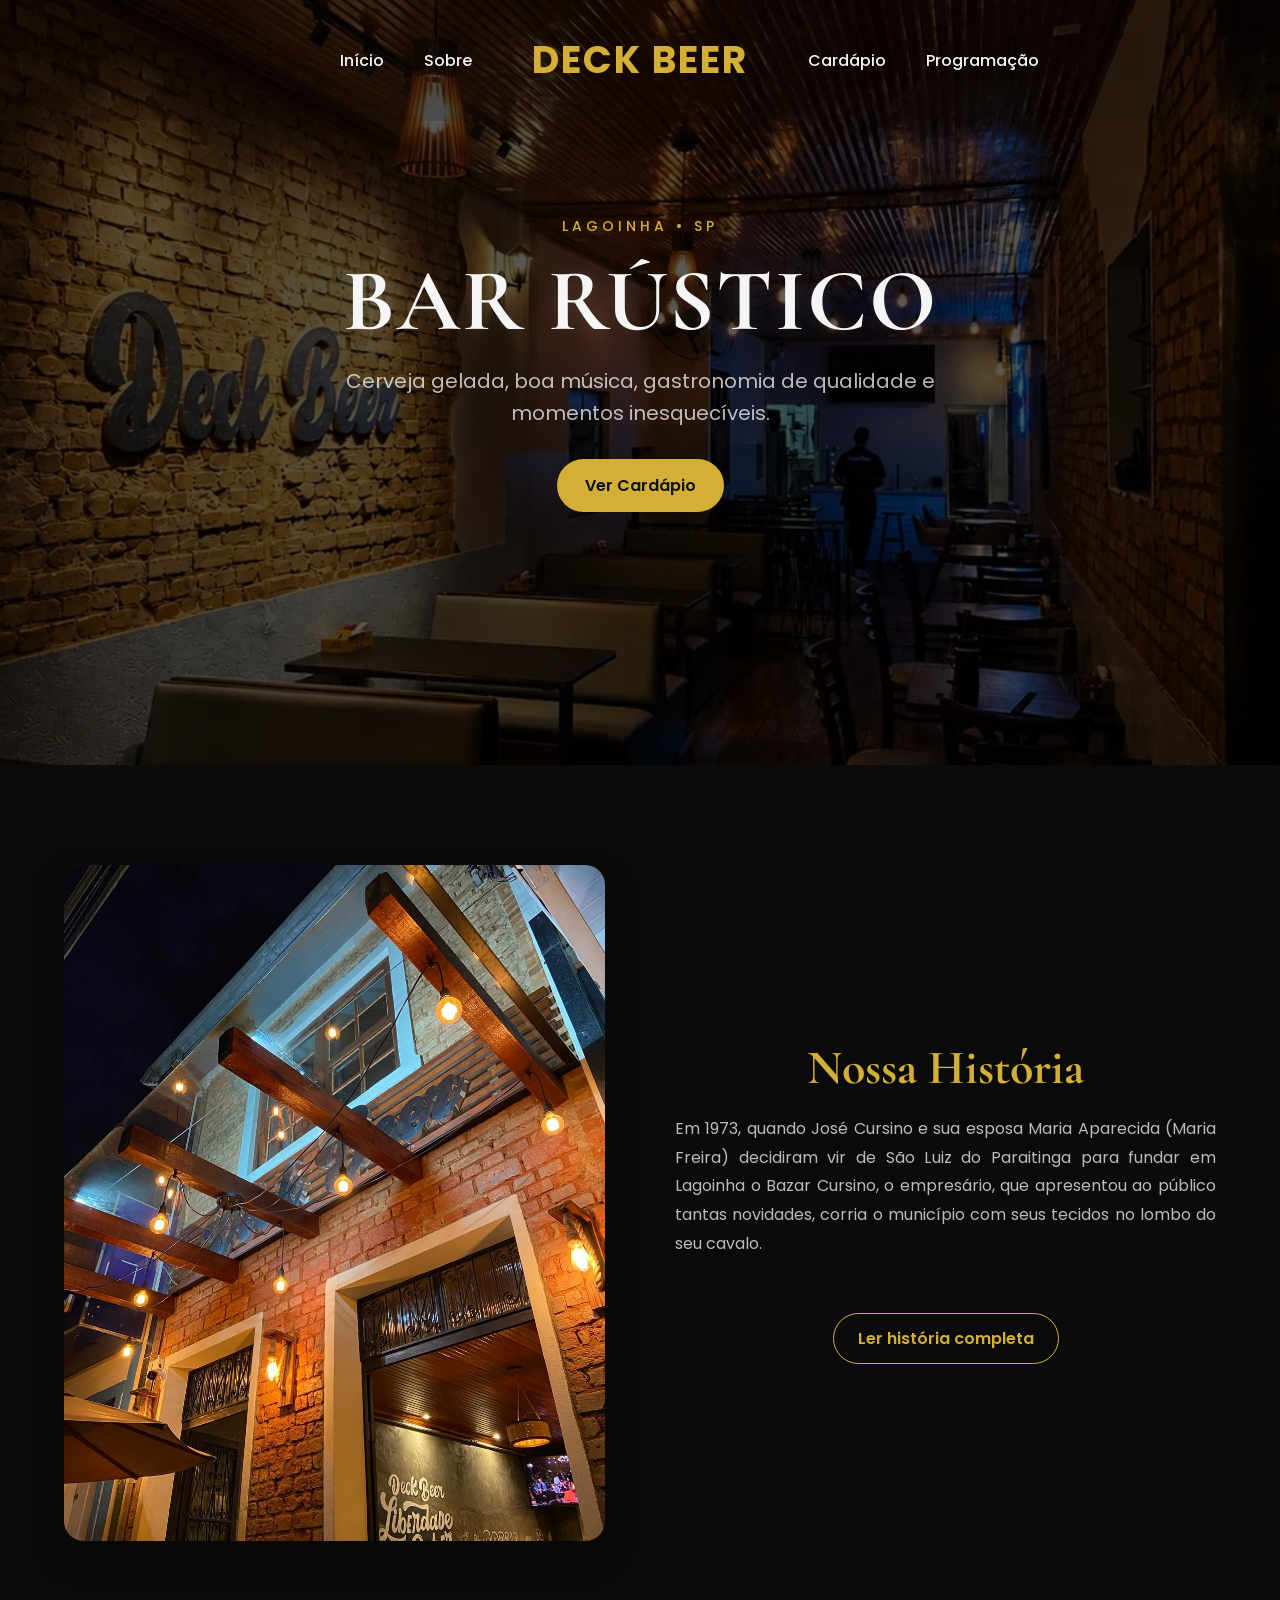
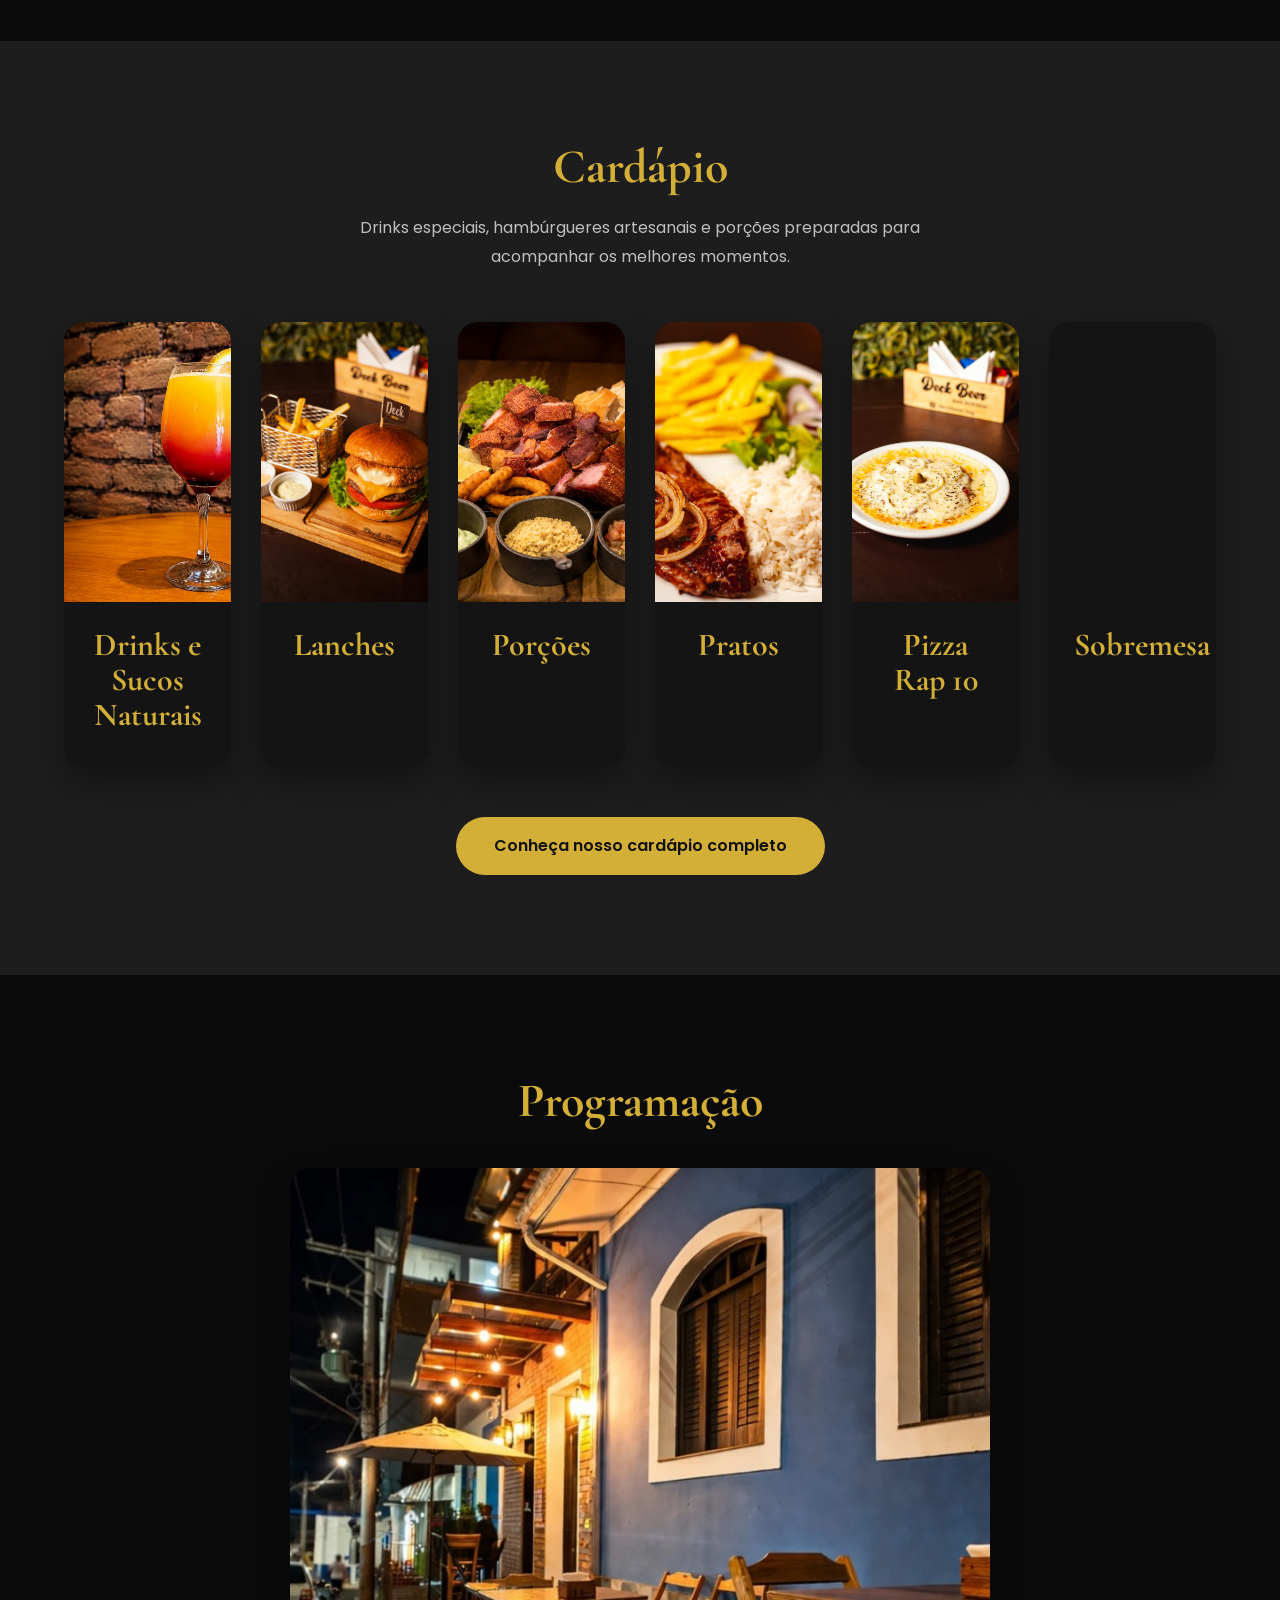
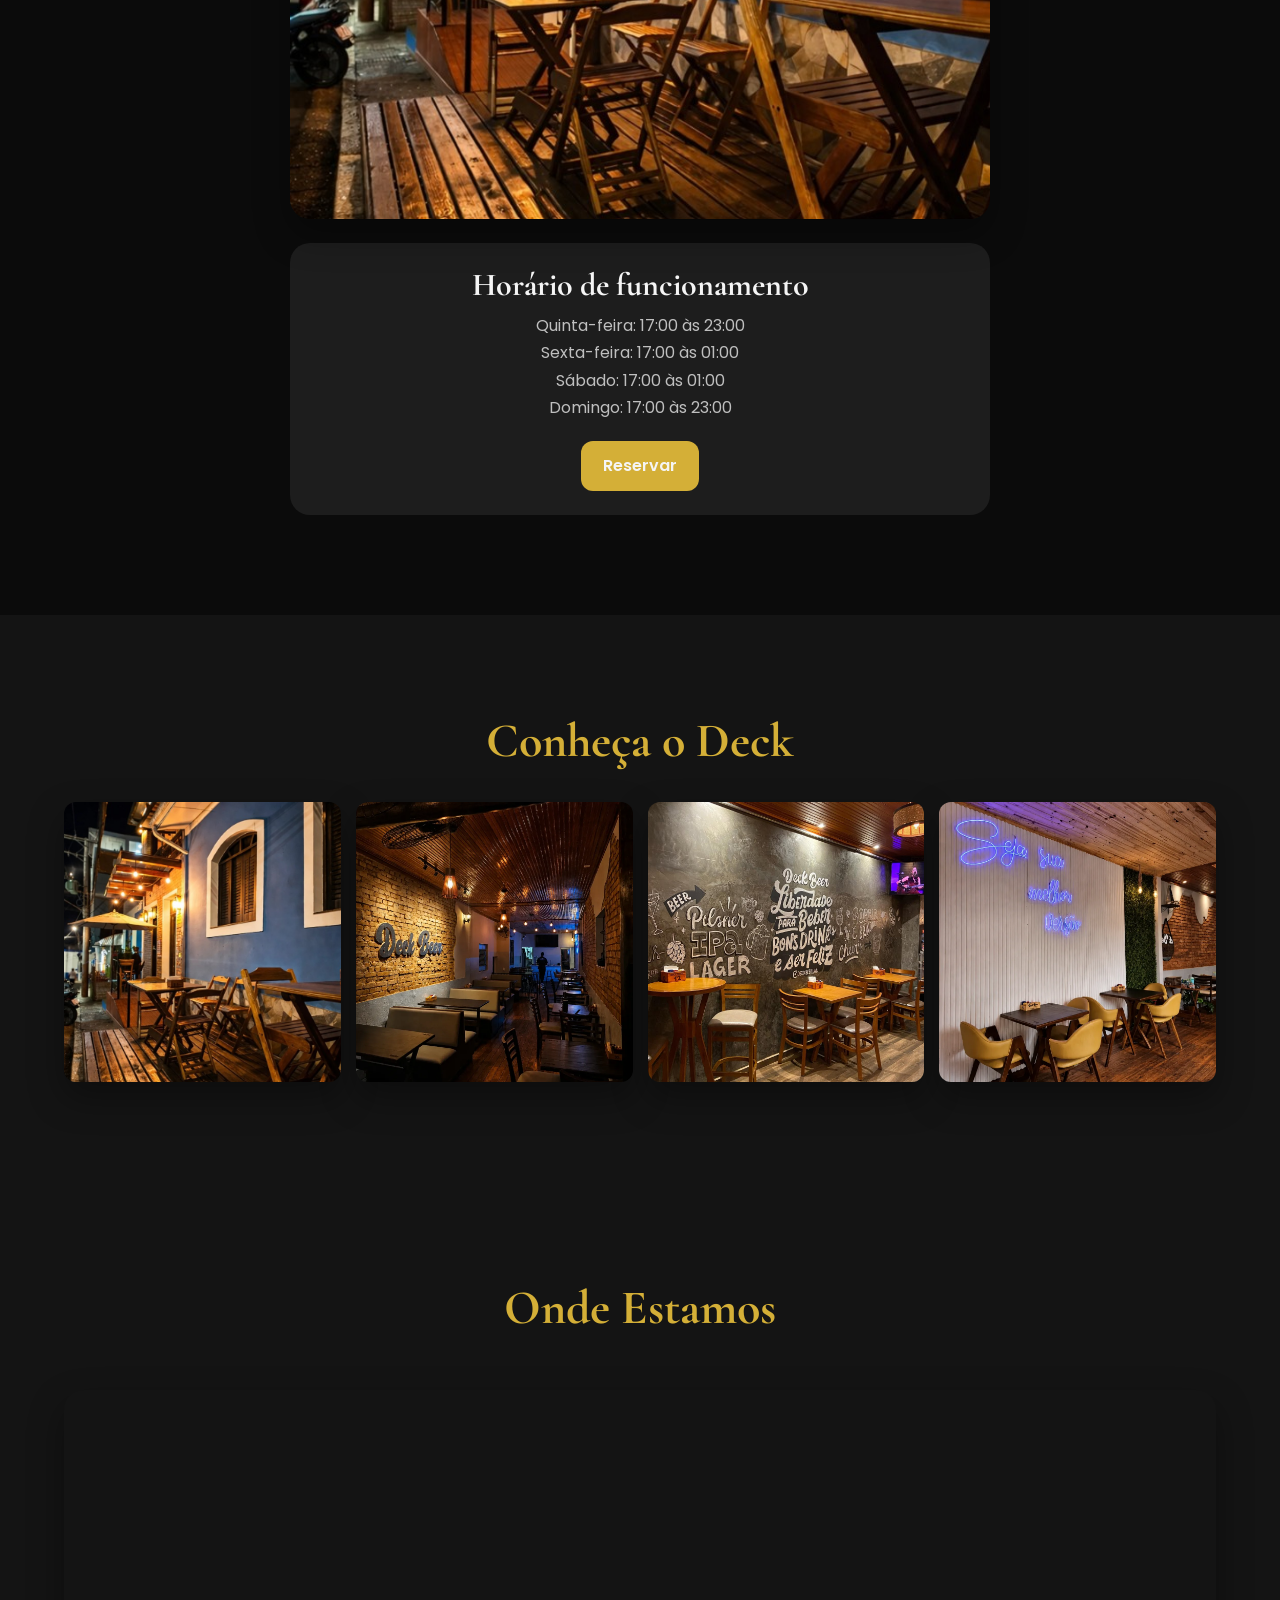
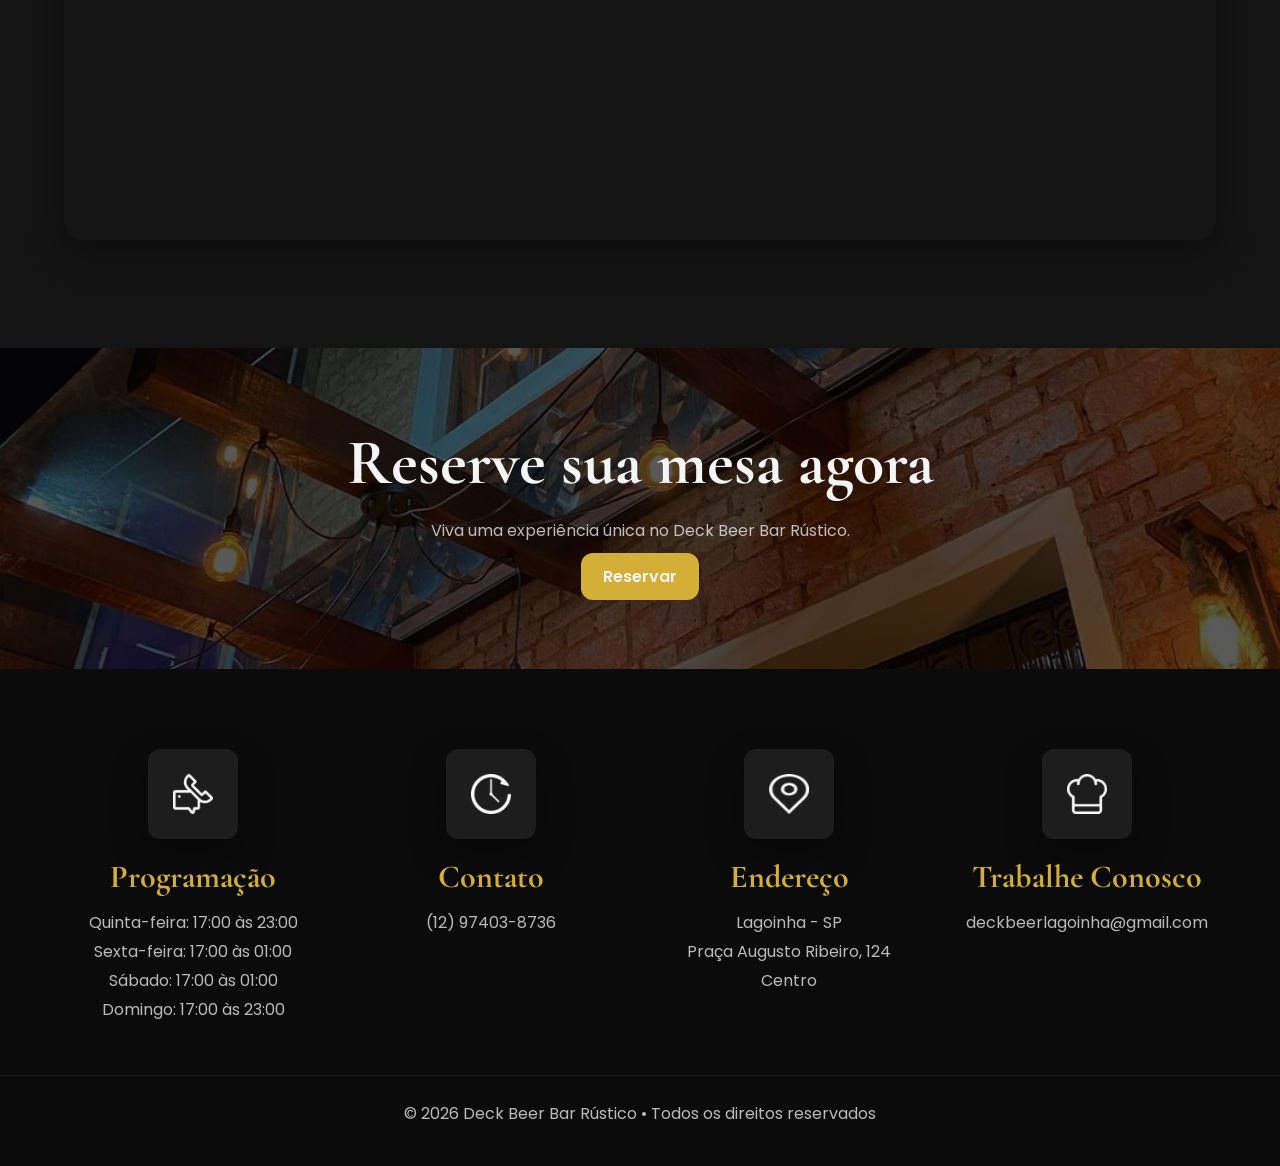
==== commit 3303934e: "teste" ====
--- a/index.html
+++ b/index.html
@@ -272,7 +272,7 @@
 
             <a href="cardapio.html#sobremesas" class="card">
               <img
-                src="./img/cardapio/sobremesa.jpeg"
+                src="./img/cardapio/sobremesa.png"
                 alt=""
                 loading="lazy"
                 decoding="async"
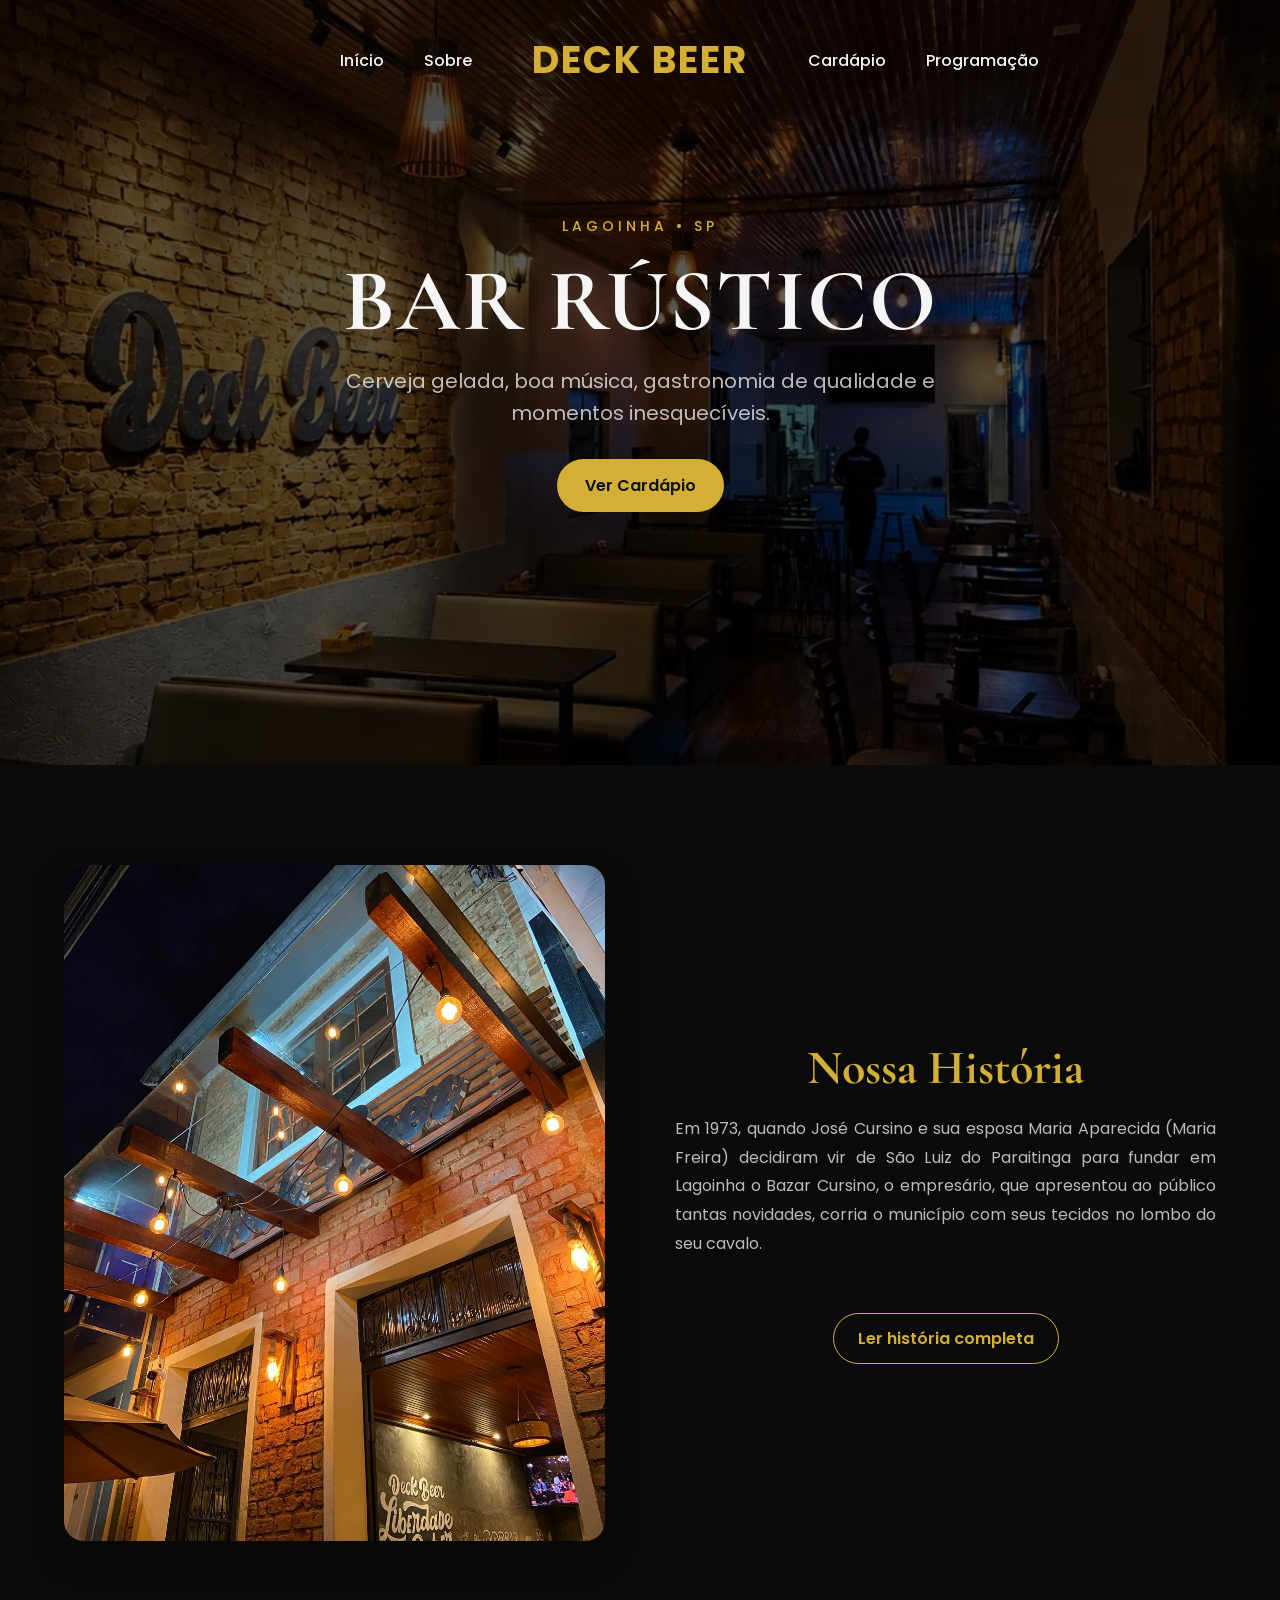
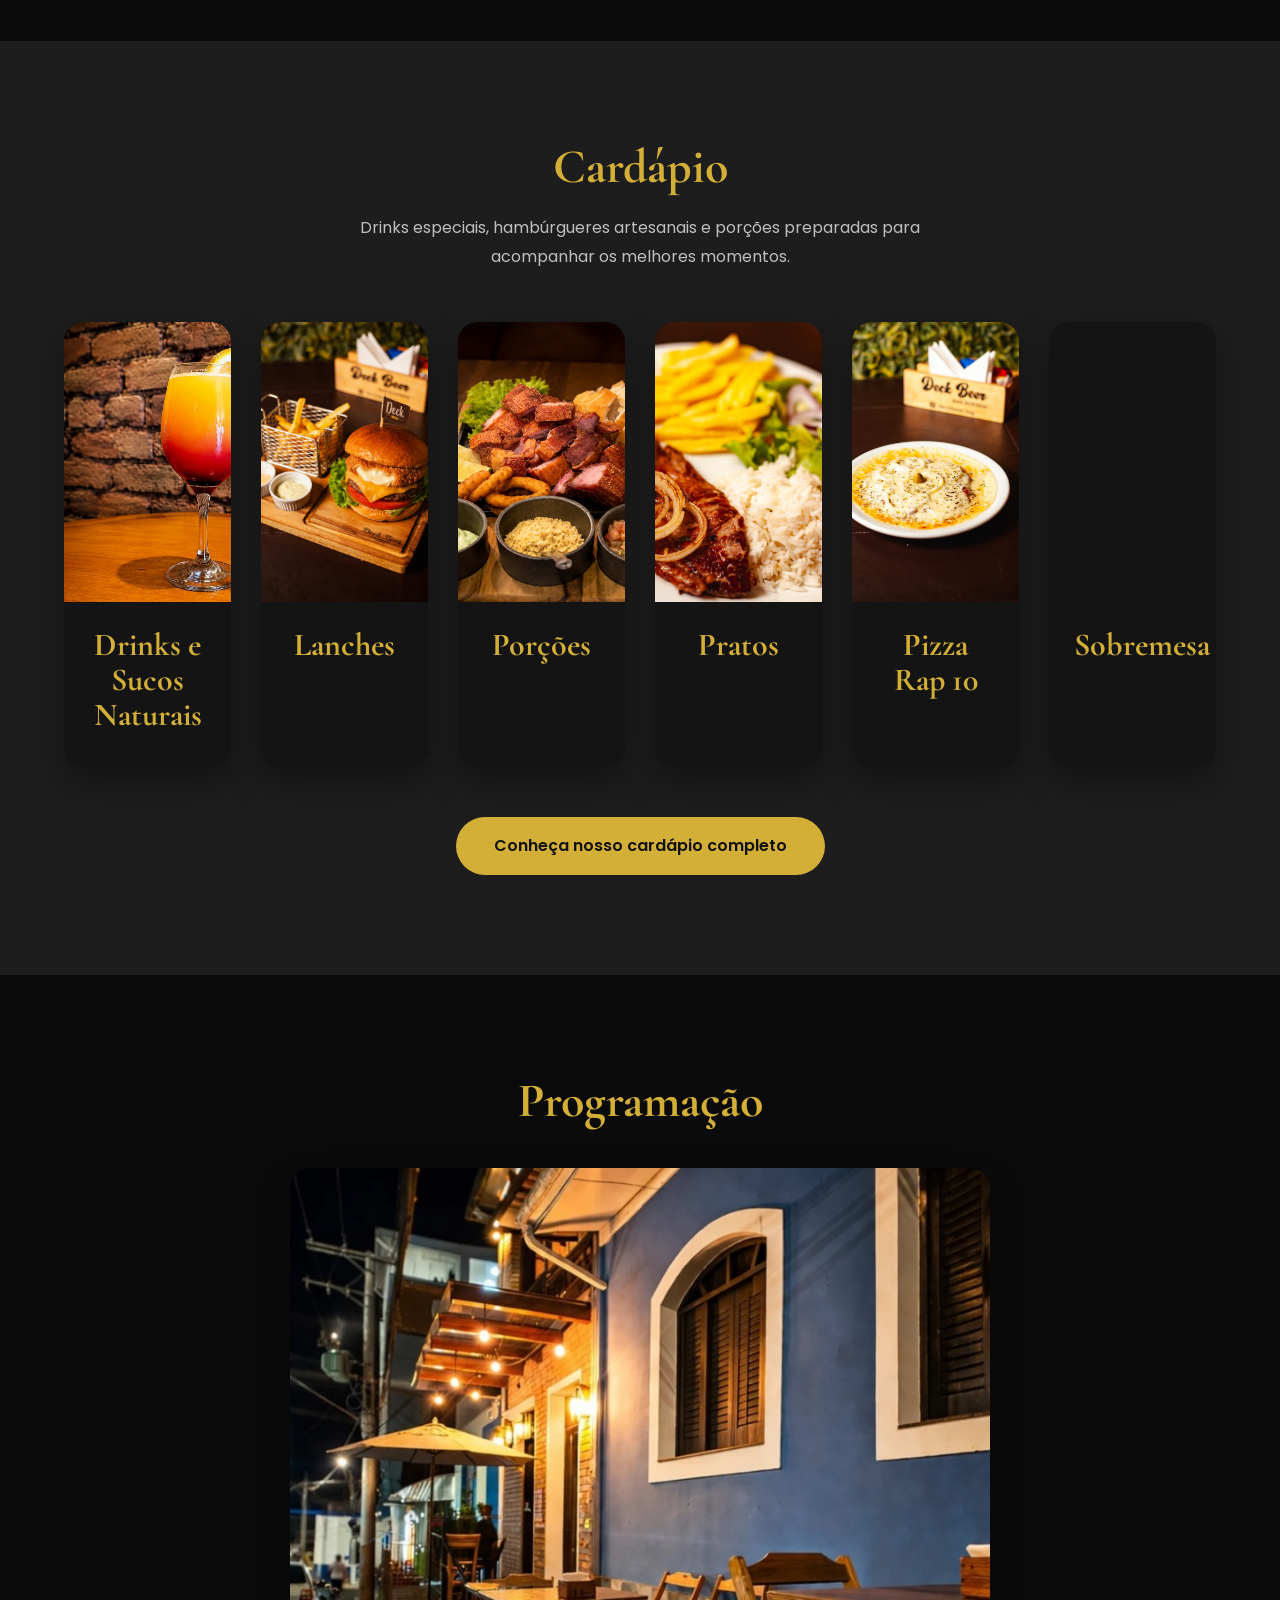
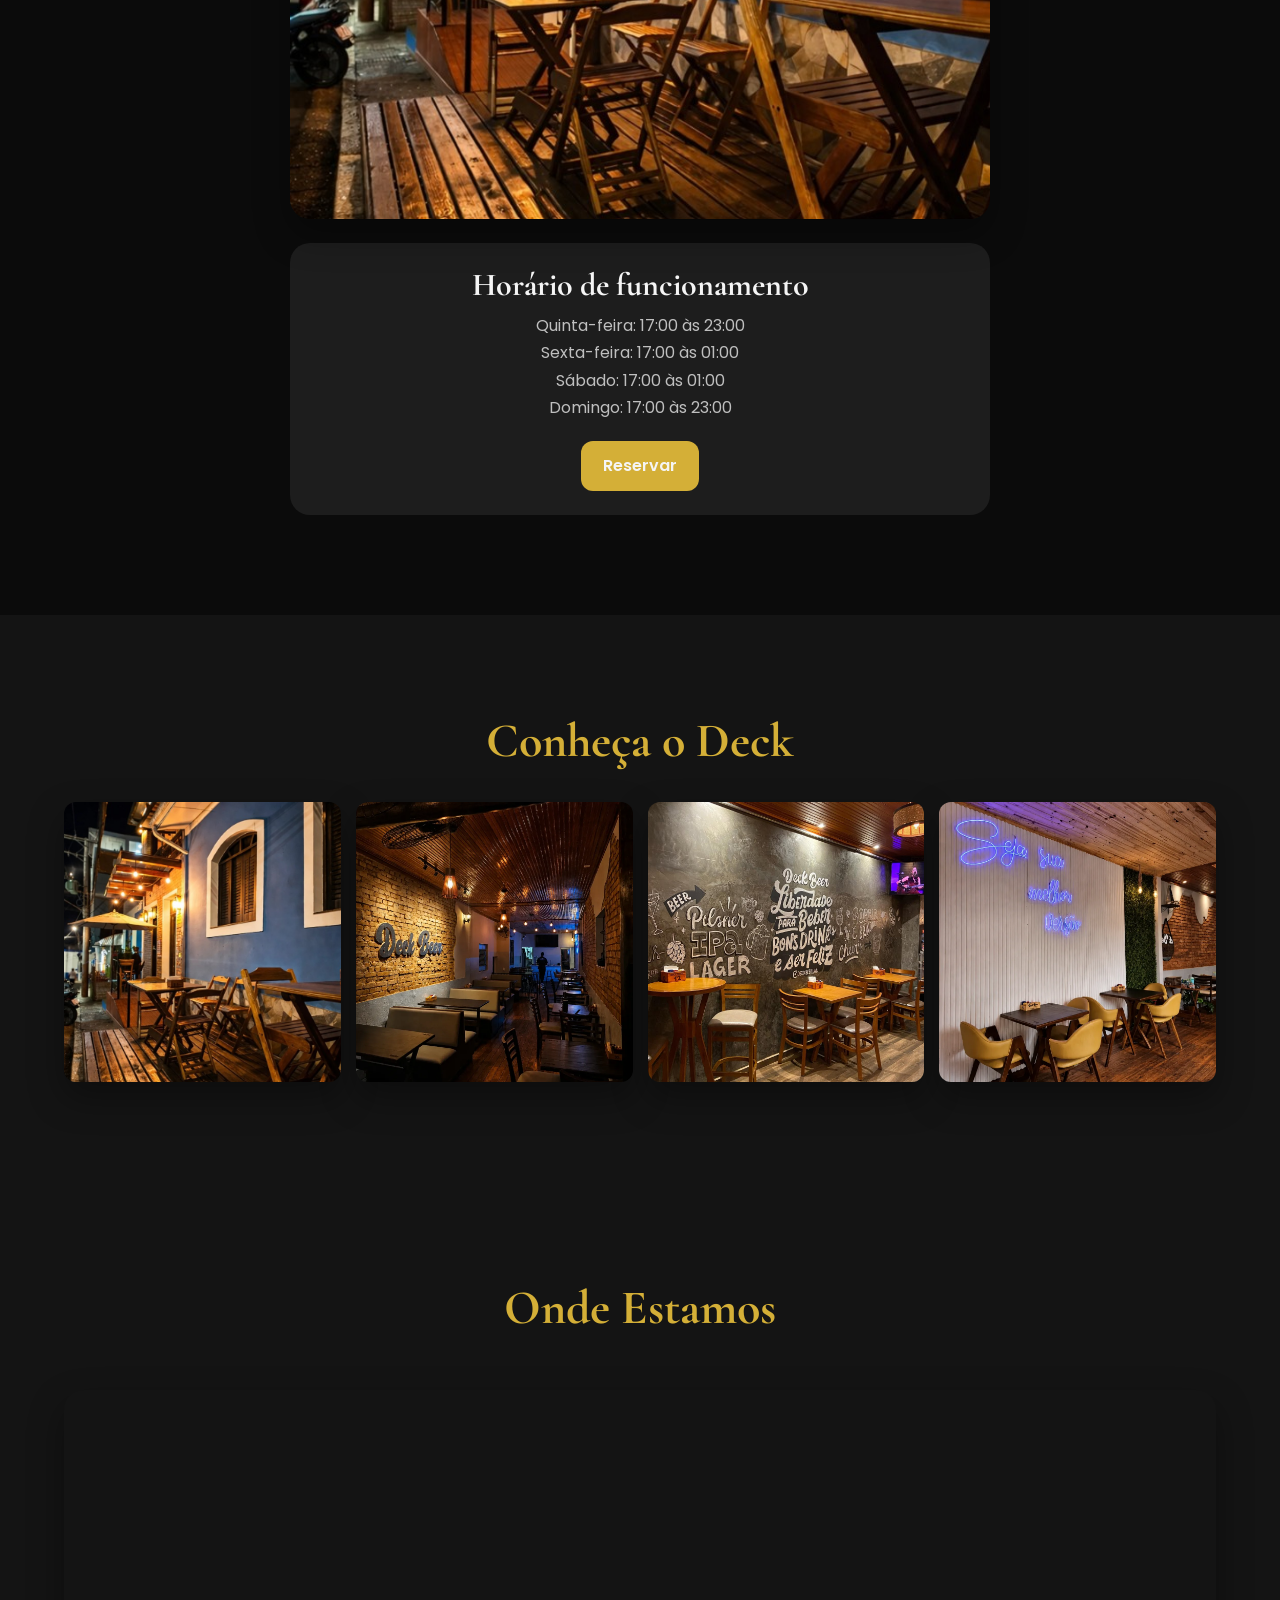
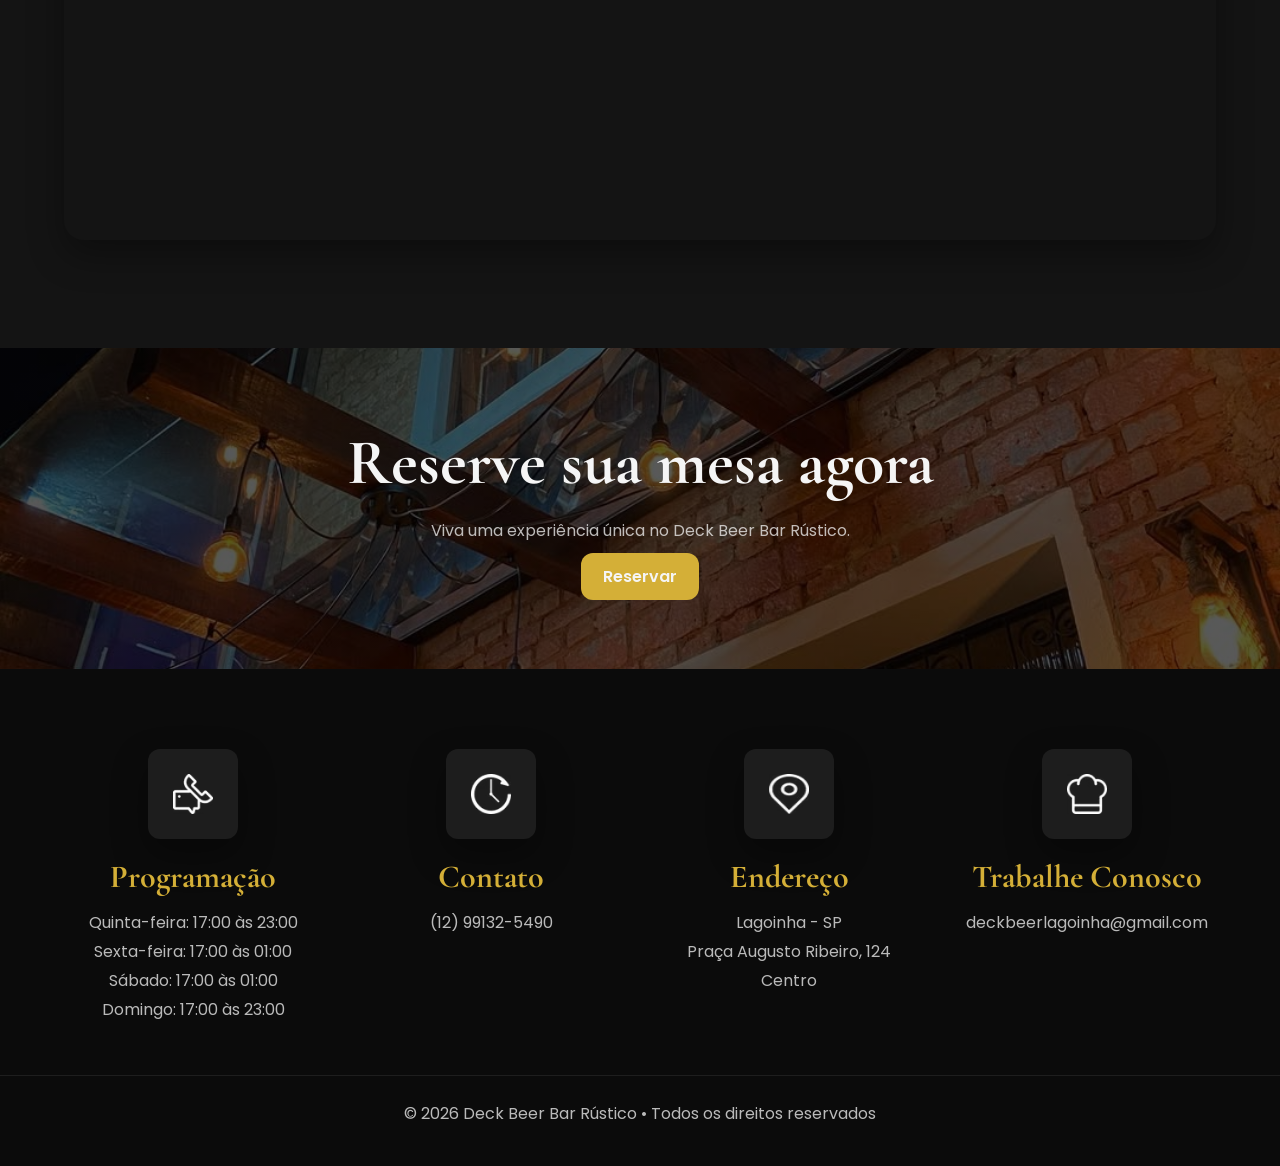
==== commit e631c7b3: "ajuste numero footer" ====
--- a/index.html
+++ b/index.html
@@ -272,7 +272,7 @@
 
             <a href="cardapio.html#sobremesas" class="card">
               <img
-                src="./img/cardapio/sobremesa.png"
+                src="./img/cardapio/sobremesa.jpeg"
                 alt=""
                 loading="lazy"
                 decoding="async"
@@ -456,7 +456,7 @@
           <h3>Contato</h3>
 
           <p>
-            <a href="tel:+5512974038736">(12) 97403-8736</a>
+            <a href="tel:+5512991325490">(12) 99132-5490</a>
           </p>
         </div>
 
